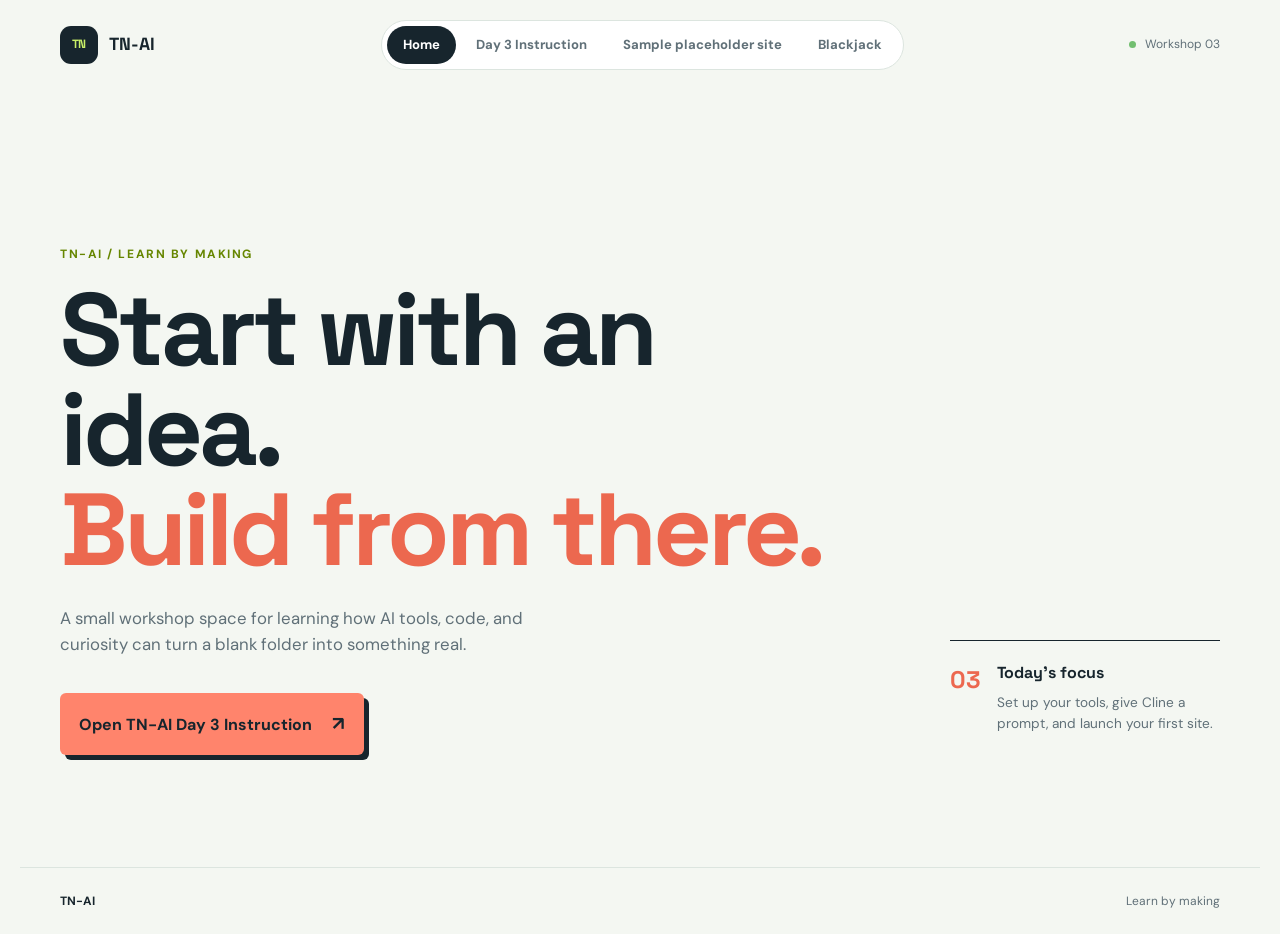
==== index.html @ 47d28b94 "Added Blackjack" ====
<!DOCTYPE html>
<html lang="en">
  <head>
    <meta charset="UTF-8" />
    <meta name="viewport" content="width=device-width, initial-scale=1.0" />
    <title>TN-AI | Learn, build, experiment</title>
    <meta name="description" content="TN-AI Day 3 workshop instructions and a sample site by Arsenii." />
    <link rel="preconnect" href="https://fonts.googleapis.com" />
    <link rel="preconnect" href="https://fonts.gstatic.com" crossorigin />
    <link href="https://fonts.googleapis.com/css2?family=DM+Sans:wght@400;500;700&family=Space+Grotesk:wght@500;600;700&display=swap" rel="stylesheet" />
    <link rel="stylesheet" href="style.css" />
  </head>
  <body>
    <header class="site-header">
      <a class="brand" href="#home" aria-label="TN-AI home"><span class="brand-mark">TN</span><span>TN-AI</span></a>
      <nav class="site-nav" aria-label="Main navigation">
        <button class="nav-link active" type="button" data-page="home" aria-pressed="true">Home</button>
        <button class="nav-link" type="button" data-page="instructions" aria-pressed="false">Day 3 Instruction</button>
        <button class="nav-link" type="button" data-page="sample" aria-pressed="false">Sample placeholder site</button>
        <button class="nav-link" type="button" data-page="blackjack" aria-pressed="false">Blackjack</button>
      </nav>
      <span class="header-status"><i></i> Workshop 03</span>
    </header>

    <main>
      <section id="home" class="page-panel home-panel active" aria-labelledby="home-title">
        <div class="home-copy">
          <p class="kicker">TN-AI / Learn by making</p>
          <h1 id="home-title">Start with an idea.<br /><em>Build from there.</em></h1>
          <p class="intro-copy">A small workshop space for learning how AI tools, code, and curiosity can turn a blank folder into something real.</p>
          <button class="primary-button home-cta" type="button" data-page="instructions">Open TN-AI Day 3 Instruction <span aria-hidden="true">↗</span></button>
        </div>
        <div class="home-note"><span class="note-index">03</span><div><strong>Today's focus</strong><p>Set up your tools, give Cline a prompt, and launch your first site.</p></div></div>
      </section>

      <section id="instructions" class="page-panel" aria-labelledby="instructions-title">
        <div class="page-intro">
          <p class="kicker">Third meeting / 10 steps</p>
          <h1 id="instructions-title">From a blank folder<br /><em>to a live site.</em></h1>
          <p class="intro-copy">A practical guide to setting up your tools, working with Cline, and publishing your first creative experiment.</p>
        </div>
        <div class="instruction-grid">
          <article class="instruction-card"><div class="step-number">01</div><div><h2>Install VS Code</h2><p>Download and install Visual Studio Code.</p></div></article>
          <article class="instruction-card has-media"><div class="step-number">02</div><div><h2>Install Cline</h2><p>Install the Cline extension. It is easier to set up than Continue for this session.</p><figure><img src="instruction-3/image.png" alt="Cline extension in the VS Code extensions view" loading="lazy" /><figcaption>Find Cline in the Extensions view.</figcaption></figure></div></article>
          <article class="instruction-card"><div class="step-number">03</div><div><h2>Connect your account</h2><p>Register with your school email, agree to everything, and choose the free GLM-5.3-Flash model.</p></div></article>
          <article class="instruction-card"><div class="step-number">04</div><div><h2>Create a project folder</h2><p>Create a new folder in your preferred work directory, then open it in VS Code.</p></div></article>
          <article class="instruction-card prompt-card"><div class="step-number">05</div><div><h2>Create <code>prompts.md</code></h2><p>Add this starter request to the new file.</p><pre><code># My Site Project
- Create a placeholder site using html+css+javascripts.
- Don't use fancy graphics [will be changed later].
- Input greeting for me. My name is Input Name.
- Create a button that gives random greeting.</code></pre></div></article>
          <article class="instruction-card has-media"><div class="step-number">06</div><div><h2>Ask Cline to execute it</h2><p>Give Cline the file and let it generate the starter project.</p><figure><img src="instruction-3/image-1.png" alt="Cline reading and executing the prompts markdown file" loading="lazy" /><figcaption>Ask Cline to execute the prompt.</figcaption></figure></div></article>
          <article class="instruction-card has-media"><div class="step-number">07</div><div><h2>Install Live Server</h2><p>Install the Live Server extension to preview your project quickly.</p><figure><img src="instruction-3/image-2.png" alt="Live Server extension in the VS Code extensions view" loading="lazy" /><figcaption>Install Live Server.</figcaption></figure></div></article>
          <article class="instruction-card has-media"><div class="step-number">08</div><div><h2>Preview your site</h2><p>Right-click the generated <code>index.html</code> and choose Open with Live Server.</p><figure><img src="instruction-3/image-3.png" alt="Open with Live Server option in the VS Code context menu" loading="lazy" /><figcaption>Open the generated page.</figcaption></figure></div></article>
          <article class="instruction-card closing-card"><div class="step-number">09</div><div><h2>Make it yours</h2><p>Change the text, colours, and layout. Small edits are already creative decisions.</p></div></article>
          <article class="instruction-card closing-card"><div class="step-number">10</div><div><h2>Enjoy the experiment</h2><p>Keep exploring. The fastest way to learn is to make something you want to see.</p></div></article>
        </div>
      </section>

      <section id="sample" class="page-panel sample-panel" aria-labelledby="sample-title">
        <div class="sample-copy"><p class="kicker">Generated starter / Arsenii</p><h1 id="sample-title">Hello, <em>Arsenii.</em></h1><p class="intro-copy">This is a small placeholder site made from the Day 3 prompt. It starts simple so the next idea has somewhere to go.</p><button id="greeting-button" class="primary-button" type="button">Give me a random greeting <span aria-hidden="true">↗</span></button><p id="greeting-output" class="greeting-output" role="status" aria-live="polite">Your next greeting is waiting.</p></div>
        <div class="sample-window" aria-label="Sample placeholder site preview"><div class="window-bar"><span></span><span></span><span></span><small>arsenii-site / index.html</small></div><div class="window-content"><p class="window-label">A tiny beginning</p><div class="window-avatar">A</div><h2>Make something<br /><em>worth opening.</em></h2><div class="window-line"></div><p>HTML. CSS. JavaScript.<br />One idea at a time.</p></div></div>
      </section>

      <section id="blackjack" class="page-panel blackjack-panel" aria-labelledby="blackjack-title">
        <div class="blackjack-copy">
          <p class="kicker">Blackjack / Minimal casino</p>
          <h1 id="blackjack-title">Hello to <em>Terry!</em></h1>
          <p class="intro-copy">Pull up a chair, Terry. Beat the dealer without going over 21 — aces count as 1 or 11, and blackjack pays 3 to 2.</p>
          <p class="chip-status">Terry's chips<strong id="chips-value">100</strong></p>
        </div>
        <div class="blackjack-table" role="group" aria-label="Blackjack table">
          <div class="window-bar"><span></span><span></span><span></span><small>terry-casino / blackjack</small></div>
          <div class="table-content">
            <div class="hand-block">
              <p class="hand-label">Dealer <span id="dealer-score" class="hand-score"></span></p>
              <div id="dealer-cards" class="card-row"></div>
            </div>
            <p id="game-status" class="game-status" role="status" aria-live="polite">Welcome to the table, Terry. Each deal costs 10 chips.</p>
            <div class="hand-block">
              <p class="hand-label">Terry <span id="player-score" class="hand-score"></span></p>
              <div id="player-cards" class="card-row"></div>
            </div>
            <div class="table-actions">
              <button id="deal-button" class="table-button deal" type="button">Deal <small>10 chips</small></button>
              <button id="hit-button" class="table-button" type="button" disabled>Hit</button>
              <button id="stand-button" class="table-button" type="button" disabled>Stand</button>
            </div>
          </div>
        </div>
      </section>
    </main>
    <footer><span>TN-AI</span><span>Learn by making</span></footer>
    <script src="script.js"></script>
  </body>
</html>
---- style.css ----
:root {
  --ink: #17252d;
  --muted: #607078;
  --paper: #f4f7f2;
  --card: #ffffff;
  --lime: #c9ef68;
  --coral: #ff846c;
  --line: #dce5df;
  --blue: #cceaf0;
}
* { box-sizing: border-box; }
html { scroll-behavior: smooth; }
body { margin: 0; min-width: 320px; background: var(--paper); color: var(--ink); font-family: 'DM Sans', sans-serif; line-height: 1.55; }
button, a { font: inherit; }
button { cursor: pointer; }
.site-header { display: flex; align-items: center; gap: 2rem; max-width: 1240px; margin: auto; padding: 1.25rem 2.5rem; }
.brand { display: flex; align-items: center; gap: 0.7rem; color: var(--ink); font-family: 'Space Grotesk', sans-serif; font-weight: 700; font-size: 1.1rem; text-decoration: none; }
.brand-mark { display: grid; place-items: center; width: 38px; height: 38px; border-radius: 11px; background: var(--ink); color: var(--lime); font-size: 0.75rem; letter-spacing: -0.05em; }
.site-nav { display: flex; gap: 0.25rem; margin: auto; padding: 0.3rem; border: 1px solid var(--line); border-radius: 999px; background: var(--card); }
.nav-link { border: 0; border-radius: 999px; padding: 0.55rem 1rem; background: transparent; color: var(--muted); font-size: 0.82rem; font-weight: 700; }
.nav-link:hover, .nav-link.active { background: var(--ink); color: white; }
.header-status { color: var(--muted); font-size: 0.75rem; white-space: nowrap; }.header-status i { display: inline-block; width: 7px; height: 7px; margin-right: 0.35rem; border-radius: 50%; background: #72bf70; }
main { max-width: 1240px; margin: auto; padding: 5rem 2.5rem 7rem; }.page-panel { display: none; animation: enter 0.45s ease both; }.page-panel.active { display: block; }
.page-intro { max-width: 780px; margin-bottom: 3.5rem; }.kicker { margin: 0 0 1rem; color: #668600; font-size: 0.75rem; font-weight: 700; letter-spacing: 0.13em; text-transform: uppercase; }
h1, h2 { font-family: 'Space Grotesk', sans-serif; letter-spacing: -0.04em; }h1 { margin: 0; font-size: clamp(3rem, 7vw, 6.7rem); line-height: 0.98; }h1 em, h2 em { color: #ec684f; font-style: normal; }.intro-copy { max-width: 530px; margin: 1.5rem 0 0; color: var(--muted); font-size: 1.05rem; }
.instruction-grid { display: grid; grid-template-columns: repeat(2, minmax(0, 1fr)); gap: 1rem; }.instruction-card { display: grid; grid-template-columns: 42px minmax(0, 1fr); gap: 1rem; min-height: 142px; padding: 1.35rem; border: 1px solid var(--line); border-radius: 14px; background: var(--card); }.instruction-card:hover { border-color: #a3c2a8; transform: translateY(-2px); transition: transform 0.2s ease, border-color 0.2s ease; }.step-number { display: grid; place-items: center; width: 35px; height: 35px; border-radius: 50%; background: var(--lime); color: var(--ink); font-size: 0.75rem; font-weight: 700; }.instruction-card h2 { margin: 0 0 0.35rem; font-size: 1.2rem; }.instruction-card p { margin: 0; color: var(--muted); font-size: 0.92rem; }code, pre { font-family: 'Courier New', monospace; }code { color: #d4d147; font-size: 0.9em; }figure { margin: 1.1rem 0 0; }figure img { width: 100%; border: 1px solid var(--line); border-radius: 8px; }figcaption { margin-top: 0.4rem; color: var(--muted); font-size: 0.72rem; }.has-media, .prompt-card { grid-column: span 2; }.has-media > div:last-child, .prompt-card > div:last-child { max-width: 760px; }pre { overflow-x: auto; margin: 1rem 0 0; padding: 1rem; border-radius: 8px; background: #20343b; color: #eaf7dc; font-size: 0.82rem; line-height: 1.65; }.closing-card { background: var(--blue); border-color: transparent; }
.sample-panel { display: none; grid-template-columns: minmax(0, 0.85fr) minmax(350px, 1.15fr); gap: 7vw; align-items: center; min-height: 65vh; }.sample-panel.active { display: grid; }.sample-copy h1 { font-size: clamp(3.5rem, 7vw, 7.4rem); }.primary-button { margin-top: 2rem; border: 0; border-radius: 6px; padding: 1rem 1.2rem; background: var(--coral); color: var(--ink); font-weight: 700; box-shadow: 5px 5px 0 var(--ink); }.primary-button:hover { transform: translate(2px, 2px); box-shadow: 3px 3px 0 var(--ink); }.primary-button span { margin-left: 1rem; font-size: 1.2rem; }.greeting-output { min-height: 1.7rem; margin-top: 1.5rem; color: #668600; font-weight: 700; }
.sample-window { overflow: hidden; border: 1px solid var(--ink); border-radius: 14px; background: var(--card); box-shadow: 14px 16px 0 var(--ink); }.window-bar { display: flex; align-items: center; gap: 0.4rem; padding: 0.8rem 1rem; border-bottom: 1px solid var(--line); background: #eef3ed; }.window-bar span { width: 8px; height: 8px; border-radius: 50%; background: var(--coral); }.window-bar span:nth-child(2) { background: #f2c75c; }.window-bar span:nth-child(3) { background: #72bf70; }.window-bar small { margin-left: auto; color: var(--muted); font-family: 'Courier New', monospace; font-size: 0.7rem; }.window-content { min-height: 470px; padding: 3.5rem; background: var(--lime); }.window-label { margin: 0 0 4rem; font-size: 0.75rem; font-weight: 700; letter-spacing: 0.12em; text-transform: uppercase; }.window-avatar { display: grid; place-items: center; width: 55px; height: 55px; border-radius: 50%; background: var(--ink); color: var(--lime); font-family: 'Space Grotesk', sans-serif; font-size: 1.5rem; }.window-content h2 { margin: 1.2rem 0; font-size: clamp(2.3rem, 5vw, 4.5rem); line-height: 0.95; }.window-content h2 em { color: var(--coral); }.window-line { width: 75%; height: 1px; margin: 3rem 0 1rem; background: var(--ink); }.window-content > p:last-child { font-size: 0.9rem; }
footer { display: flex; justify-content: space-between; max-width: 1240px; margin: auto; padding: 1.5rem 2.5rem; border-top: 1px solid var(--line); color: var(--muted); font-size: 0.75rem; }footer span:first-child { color: var(--ink); font-weight: 700; }@keyframes enter { from { opacity: 0; transform: translateY(10px); } to { opacity: 1; transform: translateY(0); } }
@media (max-width: 760px) { .site-header { flex-wrap: wrap; padding: 1rem 1.25rem; gap: 1rem; }.site-nav { order: 3; width: 100%; justify-content: center; }.header-status { margin-left: auto; }main { padding: 3.5rem 1.25rem 5rem; }.instruction-grid { grid-template-columns: 1fr; }.has-media, .prompt-card { grid-column: span 1; }.sample-panel.active { display: flex; flex-direction: column; align-items: stretch; gap: 3rem; }.window-content { min-height: 390px; padding: 2rem; }.window-label { margin-bottom: 3rem; }footer { padding: 1.25rem; }}
@media (max-width: 480px) { .nav-link { flex: 1; padding: 0.55rem 0.45rem; font-size: 0.7rem; }.site-nav { display: grid; grid-template-columns: 1fr 1fr; }.header-status { font-size: 0.68rem; }h1 { font-size: 3.3rem; }.sample-copy h1 { font-size: 4rem; }.window-bar small { display: none; } }
.home-panel { min-height: 65vh; align-items: end; justify-content: space-between; gap: 4rem; }
.home-panel.active { display: flex; }
.home-copy { max-width: 790px; }
.home-copy h1 { font-size: clamp(3.5rem, 8vw, 7.8rem); }
.home-cta { margin-top: 2.25rem; }
.home-note { display: flex; gap: 1rem; align-items: flex-start; max-width: 270px; padding: 1.25rem 0; border-top: 1px solid var(--ink); }
.note-index { color: #ec684f; font-family: 'Space Grotesk', sans-serif; font-size: 1.5rem; font-weight: 700; }
.home-note strong { font-family: 'Space Grotesk', sans-serif; }
.home-note p { margin: 0.4rem 0 0; color: var(--muted); font-size: 0.85rem; }
@media (max-width: 760px) { .home-panel.active { display: flex; flex-direction: column; align-items: flex-start; justify-content: center; min-height: 70vh; gap: 3rem; } }
/* Blackjack */
.blackjack-panel { display: none; grid-template-columns: minmax(0, 0.9fr) minmax(340px, 1.1fr); gap: 6vw; align-items: center; min-height: 65vh; }
.blackjack-panel.active { display: grid; }
.blackjack-copy h1 { font-size: clamp(3rem, 6.5vw, 6.2rem); }
.chip-status { display: inline-block; margin-top: 1.75rem; padding: 0.8rem 1.1rem; border: 1px solid var(--ink); border-radius: 999px; background: var(--card); font-weight: 700; }
.chip-status strong { margin-left: 0.35rem; font-family: 'Space Grotesk', sans-serif; color: #668600; }
.blackjack-table { overflow: hidden; border: 1px solid var(--ink); border-radius: 14px; background: var(--card); box-shadow: 14px 16px 0 var(--ink); }
.table-content { display: grid; gap: 1.1rem; padding: 1.75rem; background: var(--lime); }
.hand-block { display: grid; gap: 0.5rem; }
.hand-label { margin: 0; font-size: 0.78rem; font-weight: 700; letter-spacing: 0.1em; text-transform: uppercase; }
.hand-score { margin-left: 0.35rem; padding: 0.1rem 0.55rem; border-radius: 999px; background: var(--ink); color: var(--lime); font-family: 'Courier New', monospace; }
.hand-score:empty { display: none; }
.card-row { display: flex; flex-wrap: wrap; gap: 0.5rem; min-height: 96px; }
.playing-card { position: relative; display: grid; place-items: center; width: 66px; height: 96px; border: 1px solid var(--ink); border-radius: 8px; background: var(--card); box-shadow: 3px 3px 0 rgba(23, 37, 45, 0.25); font-family: 'Space Grotesk', sans-serif; }
.playing-card .card-pip { font-size: 2rem; }
.playing-card .card-corner { position: absolute; top: 6px; left: 8px; font-size: 0.72rem; font-weight: 700; line-height: 1; }
.playing-card .card-corner.bottom { top: auto; right: 8px; bottom: 6px; left: auto; transform: rotate(180deg); }
.playing-card.red { color: #e0553c; }
.playing-card.face-down { background: repeating-linear-gradient(45deg, var(--ink) 0 6px, #24363f 6px 12px); }
.game-status { min-height: 1.4rem; margin: 0; color: var(--ink); font-weight: 700; }
.table-actions { display: flex; gap: 0.6rem; }
.table-button { flex: 1; border: 1px solid var(--ink); border-radius: 6px; padding: 0.7rem 0.9rem; background: var(--card); color: var(--ink); font-weight: 700; box-shadow: 3px 3px 0 var(--ink); }
.table-button:hover:not(:disabled) { transform: translate(1px, 1px); box-shadow: 2px 2px 0 var(--ink); }
.table-button:disabled { opacity: 0.45; cursor: not-allowed; box-shadow: none; }
.table-button.deal { background: var(--coral); }
.table-button small { display: block; font-size: 0.62rem; font-weight: 500; }
@media (max-width: 760px) { .blackjack-panel.active { display: flex; flex-direction: column; align-items: stretch; gap: 3rem; } .blackjack-table { box-shadow: 8px 10px 0 var(--ink); } }
@media (max-width: 480px) { .playing-card { width: 54px; height: 78px; } .card-row { min-height: 78px; } .playing-card .card-pip { font-size: 1.5rem; } .table-actions { flex-wrap: wrap; } .table-button { min-width: 96px; } }
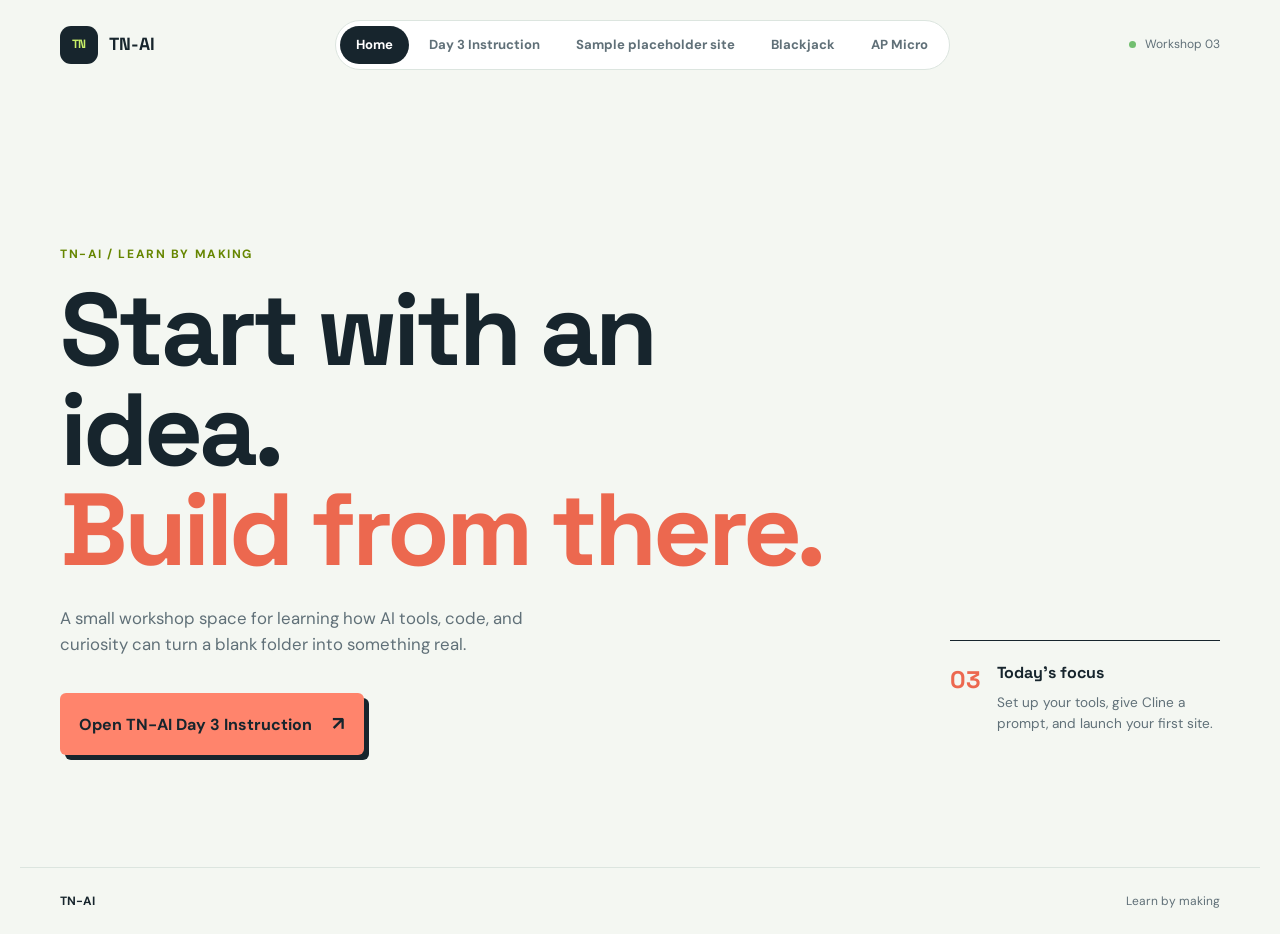
==== commit c116701b: "Added AP Micro Unit 1 Flashacards" ====
--- a/index.html
+++ b/index.html
@@ -18,6 +18,7 @@
         <button class="nav-link" type="button" data-page="instructions" aria-pressed="false">Day 3 Instruction</button>
         <button class="nav-link" type="button" data-page="sample" aria-pressed="false">Sample placeholder site</button>
         <button class="nav-link" type="button" data-page="blackjack" aria-pressed="false">Blackjack</button>
+        <button class="nav-link" type="button" data-page="apmicro" aria-pressed="false">AP Micro</button>
       </nav>
       <span class="header-status"><i></i> Workshop 03</span>
     </header>
@@ -89,8 +90,37 @@
           </div>
         </div>
       </section>
+
+      <section id="apmicro" class="page-panel apmicro-panel" aria-labelledby="apmicro-title">
+        <div class="page-intro">
+          <p class="kicker">AP Microeconomics / Unit 1</p>
+          <h1 id="apmicro-title">Basic <em>Economics</em> Concepts.</h1>
+          <p class="intro-copy">Note: This is AI vibe-coded as an experiment, the cards are not edited by human (although they are not too bad) - Arsenii. The terms that run the whole course — scarcity, opportunity cost, trade, and the PPC. Click a card (or press Space) to flip it, move with the arrows, and shuffle when the order feels too familiar.</p>
+        </div>
+        <div class="flashcard-study" data-flashcards data-deck="apmicro-unit-1">
+          <div class="window-bar"><span></span><span></span><span></span><small data-role="deck-meta">ap-micro / unit-1</small></div>
+          <div class="study-content">
+            <p class="study-status" role="status" aria-live="polite"><span data-role="progress">Card 1 of 32</span><button class="study-reset" type="button" data-role="reset">Reset deck</button></p>
+            <div class="flashcard-scene">
+              <button class="flashcard" type="button" data-role="card" aria-pressed="false" aria-label="Flashcard. Press to flip between term and definition.">
+                <span class="flashcard-face flashcard-front"><small>Term</small><strong data-role="front"></strong></span>
+                <span class="flashcard-face flashcard-back"><small>Definition</small><strong data-role="back"></strong></span>
+              </button>
+            </div>
+            <div class="study-actions">
+              <button class="table-button" type="button" data-role="prev">&#8592; Prev<small>Arrow key</small></button>
+              <button class="table-button deal" type="button" data-role="flip" aria-pressed="false">Flip card<small>Space / F</small></button>
+              <button class="table-button" type="button" data-role="next">Next &#8594;<small>Arrow key</small></button>
+              <button class="table-button" type="button" data-role="shuffle">Shuffle<small>New order</small></button>
+            </div>
+            <p class="study-hint">Definitions follow the College Board AP Microeconomics Unit 1 topics. Deck data lives in <code>flashcards-data.js</code>.</p>
+          </div>
+        </div>
+      </section>
     </main>
     <footer><span>TN-AI</span><span>Learn by making</span></footer>
+    <script src="flashcards-data.js"></script>
+    <script src="flashcards.js"></script>
     <script src="script.js"></script>
   </body>
 </html>
--- a/style.css
+++ b/style.css
@@ -67,3 +67,25 @@
 .table-button small { display: block; font-size: 0.62rem; font-weight: 500; }
 @media (max-width: 760px) { .blackjack-panel.active { display: flex; flex-direction: column; align-items: stretch; gap: 3rem; } .blackjack-table { box-shadow: 8px 10px 0 var(--ink); } }
 @media (max-width: 480px) { .playing-card { width: 54px; height: 78px; } .card-row { min-height: 78px; } .playing-card .card-pip { font-size: 1.5rem; } .table-actions { flex-wrap: wrap; } .table-button { min-width: 96px; } }
+/* AP Micro flashcards */
+.apmicro-panel h1 { font-size: clamp(2.8rem, 6vw, 5.6rem); }
+.flashcard-study { max-width: 820px; margin: 0 auto; overflow: hidden; border: 1px solid var(--ink); border-radius: 14px; background: var(--card); box-shadow: 14px 16px 0 var(--ink); }
+.study-content { display: grid; gap: 1.25rem; padding: 1.75rem; background: var(--lime); }
+.study-status { display: flex; align-items: center; justify-content: space-between; gap: 1rem; margin: 0; font-size: 0.8rem; font-weight: 700; letter-spacing: 0.1em; text-transform: uppercase; }
+.study-reset { border: 1px solid var(--ink); border-radius: 999px; padding: 0.3rem 0.7rem; background: var(--card); color: var(--ink); font-size: 0.66rem; font-weight: 700; letter-spacing: 0.1em; text-transform: uppercase; box-shadow: 2px 2px 0 var(--ink); }
+.study-reset:hover { transform: translate(1px, 1px); box-shadow: 1px 1px 0 var(--ink); }
+.flashcard-scene { perspective: 1400px; }
+.flashcard { position: relative; display: block; width: 100%; min-height: 330px; padding: 0; border: 0; background: transparent; text-align: left; cursor: pointer; transform-style: preserve-3d; transition: transform 0.55s ease; }
+.flashcard.is-flipped { transform: rotateY(180deg); }
+.flashcard:focus-visible { outline: 3px solid var(--coral); outline-offset: 4px; }
+.flashcard-face { position: absolute; inset: 0; display: flex; flex-direction: column; justify-content: center; gap: 0.7rem; padding: 2.2rem; border: 1px solid var(--ink); border-radius: 12px; box-shadow: 6px 6px 0 rgba(23, 37, 45, 0.18); backface-visibility: hidden; -webkit-backface-visibility: hidden; overflow: auto; }
+.flashcard-front { background: var(--card); color: var(--ink); }
+.flashcard-back { background: var(--ink); color: var(--paper); transform: rotateY(180deg); }
+.flashcard-face small { font-size: 0.7rem; font-weight: 700; letter-spacing: 0.12em; text-transform: uppercase; opacity: 0.6; }
+.flashcard-back small { color: var(--lime); opacity: 1; }
+.flashcard-face strong { font-family: 'Space Grotesk', sans-serif; font-size: clamp(1.35rem, 2.6vw, 1.9rem); line-height: 1.3; letter-spacing: -0.02em; }
+.study-actions { display: flex; gap: 0.6rem; }
+.study-hint { margin: 0; color: rgba(23, 37, 45, 0.75); font-size: 0.78rem; }
+.study-hint code { color: var(--ink); font-size: 0.75rem; }
+@media (max-width: 760px) { .flashcard-study { box-shadow: 8px 10px 0 var(--ink); } .study-content { padding: 1.25rem; } .flashcard { min-height: 300px; } }
+@media (max-width: 480px) { .study-actions { flex-wrap: wrap; } .study-actions .table-button { min-width: 46%; } .flashcard { min-height: 280px; } .flashcard-face { padding: 1.4rem; } }
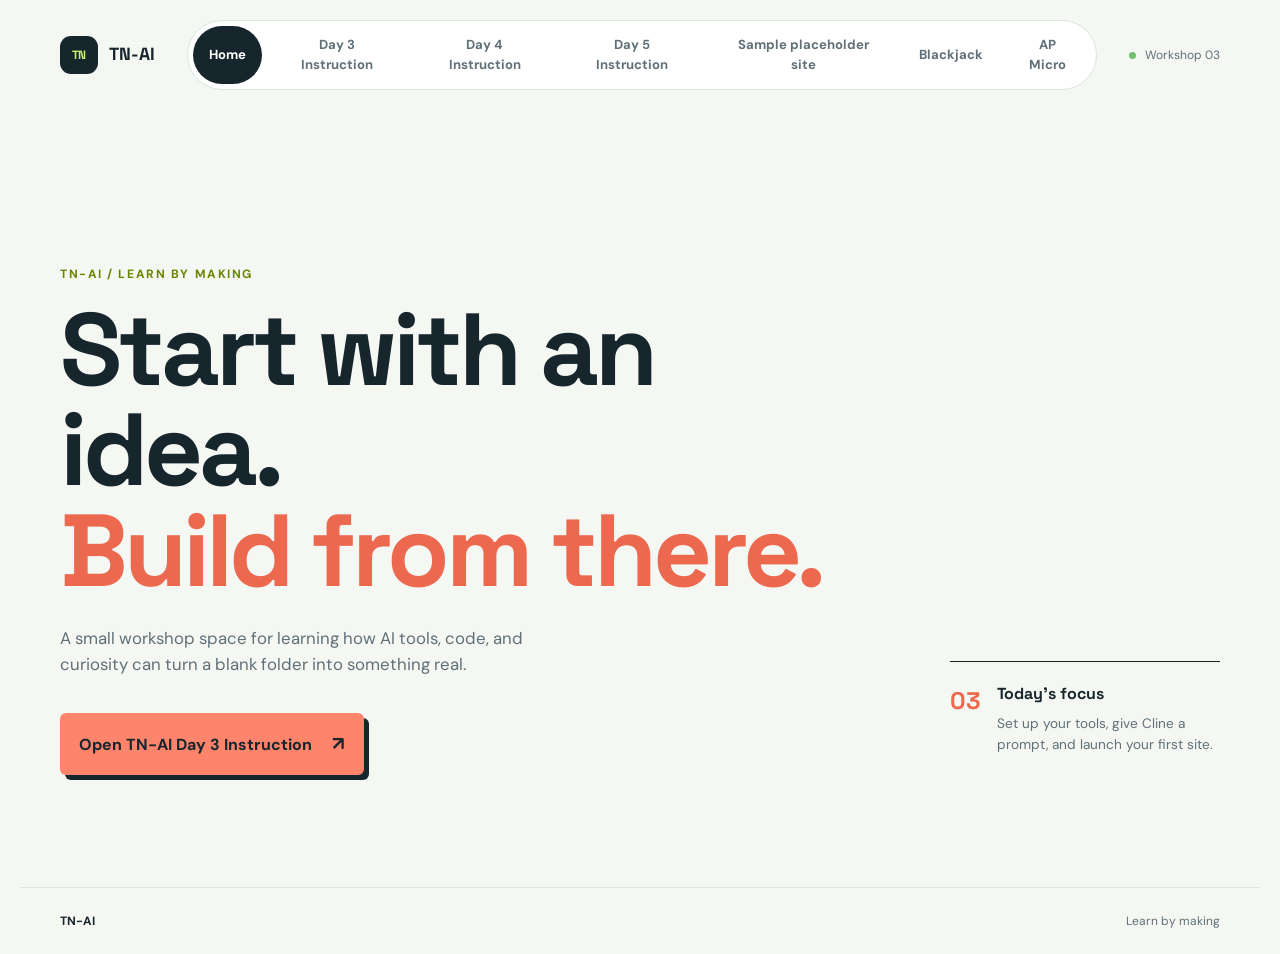
==== commit 1c2c2bf0: "Added Day 4 (placeholder) and Day 5" ====
--- a/index.html
+++ b/index.html
@@ -4,7 +4,7 @@
     <meta charset="UTF-8" />
     <meta name="viewport" content="width=device-width, initial-scale=1.0" />
     <title>TN-AI | Learn, build, experiment</title>
-    <meta name="description" content="TN-AI Day 3 workshop instructions and a sample site by Arsenii." />
+    <meta name="description" content="TN-AI workshop instructions and a sample site by Arsenii." />
     <link rel="preconnect" href="https://fonts.googleapis.com" />
     <link rel="preconnect" href="https://fonts.gstatic.com" crossorigin />
     <link href="https://fonts.googleapis.com/css2?family=DM+Sans:wght@400;500;700&family=Space+Grotesk:wght@500;600;700&display=swap" rel="stylesheet" />
@@ -16,6 +16,8 @@
       <nav class="site-nav" aria-label="Main navigation">
         <button class="nav-link active" type="button" data-page="home" aria-pressed="true">Home</button>
         <button class="nav-link" type="button" data-page="instructions" aria-pressed="false">Day 3 Instruction</button>
+        <button class="nav-link" type="button" data-page="instructions-day4" aria-pressed="false">Day 4 Instruction</button>
+        <button class="nav-link" type="button" data-page="instructions-day5" aria-pressed="false">Day 5 Instruction</button>
         <button class="nav-link" type="button" data-page="sample" aria-pressed="false">Sample placeholder site</button>
         <button class="nav-link" type="button" data-page="blackjack" aria-pressed="false">Blackjack</button>
         <button class="nav-link" type="button" data-page="apmicro" aria-pressed="false">AP Micro</button>
@@ -55,6 +57,36 @@
           <article class="instruction-card has-media"><div class="step-number">08</div><div><h2>Preview your site</h2><p>Right-click the generated <code>index.html</code> and choose Open with Live Server.</p><figure><img src="instruction-3/image-3.png" alt="Open with Live Server option in the VS Code context menu" loading="lazy" /><figcaption>Open the generated page.</figcaption></figure></div></article>
           <article class="instruction-card closing-card"><div class="step-number">09</div><div><h2>Make it yours</h2><p>Change the text, colours, and layout. Small edits are already creative decisions.</p></div></article>
           <article class="instruction-card closing-card"><div class="step-number">10</div><div><h2>Enjoy the experiment</h2><p>Keep exploring. The fastest way to learn is to make something you want to see.</p></div></article>
+        </div>
+      </section>
+
+      <section id="instructions-day4" class="page-panel" aria-labelledby="instructions-day4-title">
+        <div class="page-intro">
+          <p class="kicker">Fourth meeting / Coming soon</p>
+          <h1 id="instructions-day4-title">Day 4 <em>instructions.</em></h1>
+          <p class="intro-copy">Placeholder page — the Day 4 instructions will be published here soon.</p>
+        </div>
+        <div class="instruction-grid">
+          <!-- TODO: fill in the Day 4 instructions here -->
+          <article class="instruction-card placeholder-card"><div class="step-number">?</div><div><h2>Instructions coming soon</h2><p>This card is a placeholder. The Day 4 steps will appear here once they are written.</p></div></article>
+        </div>
+      </section>
+
+      <section id="instructions-day5" class="page-panel" aria-labelledby="instructions-day5-title">
+        <div class="page-intro">
+          <p class="kicker">Fifth meeting / 8 steps</p>
+          <h1 id="instructions-day5-title">Git(hub): <em>keep every version.</em></h1>
+          <p class="intro-copy">Whether you program the old way or with an AI agent, GitHub is a must in modern development: keep track of project versions so you can revert unwanted changes, share your project with everybody, and collaborate with others — all through the professional standard for modern coders.</p>
+        </div>
+        <div class="instruction-grid">
+          <article class="instruction-card"><div class="step-number">01</div><div><h2>Log into GitHub</h2><p>Open github.com in your browser and log in to your account.</p></div></article>
+          <article class="instruction-card has-media"><div class="step-number">02</div><div><h2>Check you are logged in inside VS Code</h2><p>Make sure you are logged in to GitHub in VS Code — look at the bottom-left corner of the window.</p><figure><img src="instruction-5/image.png" alt="GitHub account name in the bottom-left corner of VS Code" loading="lazy" /><figcaption>Your account in the VS Code status bar.</figcaption></figure></div></article>
+          <article class="instruction-card has-media"><div class="step-number">03</div><div><h2>Publish to GitHub</h2><p>Click the GitHub icon on the left panel, then press "Publish to GitHub".</p><figure><img src="instruction-5/image-2.png" alt="GitHub icon in the VS Code side panel with the Publish to GitHub button" loading="lazy" /><figcaption>Publish your project from the GitHub panel.</figcaption></figure></div></article>
+          <article class="instruction-card has-media"><div class="step-number">04</div><div><h2>Confirm at the top</h2><p>Confirm publishing at the top of the screen. Note: choose a private repository so it can be published on free site hosting later — and never reveal private information in it.</p><figure><img src="instruction-5/image-1.png" alt="Publish to GitHub confirmation bar at the top of VS Code" loading="lazy" /><figcaption>Confirm the repository name and visibility.</figcaption></figure></div></article>
+          <article class="instruction-card has-media"><div class="step-number">05</div><div><h2>Commit and push</h2><p>When you like the changes to your site, commit and push them on GitHub. The changes can always be rolled back.</p><figure><img src="instruction-5/image-4.png" alt="Commit and push controls in VS Code" loading="lazy" /><figcaption>Commit and push your changes.</figcaption></figure></div></article>
+          <article class="instruction-card has-media"><div class="step-number">06</div><div><h2>Roll back when needed</h2><p>Rolling back can be a bit complicated. Ask Cline: <code>reset to [insert hash code, see screenshot], push to github</code> — or call Mr. Arsenii for help.</p><figure><img src="instruction-5/image-6.png" alt="Commit history with the hash code used for resetting" loading="lazy" /><figcaption>Find the hash code of the commit to reset to.</figcaption></figure></div></article>
+          <article class="instruction-card closing-card"><div class="step-number">07</div><div><h2>Publish your site</h2><p>From GitHub it is easy to publish your site for everybody to test: make the project public through Settings, then publish the site through Settings &rarr; Pages.</p></div></article>
+          <article class="instruction-card closing-card"><div class="step-number">08</div><div><h2>Keep building</h2><p>Tip for full brainless mode: use an AI chatbot like DeepSeek or ChatGPT to generate ideas, develop them, then generate Cline prompts — just describe your situation, e.g. "I want to create a site with a simple car racing game. I am using VSCode with Cline. Give me a short sequence of Cline prompts to make this happen." Save the prompts in <code>prompts.md</code> for later reference.</p></div></article>
         </div>
       </section>
 
--- a/style.css
+++ b/style.css
@@ -24,6 +24,9 @@
 .page-intro { max-width: 780px; margin-bottom: 3.5rem; }.kicker { margin: 0 0 1rem; color: #668600; font-size: 0.75rem; font-weight: 700; letter-spacing: 0.13em; text-transform: uppercase; }
 h1, h2 { font-family: 'Space Grotesk', sans-serif; letter-spacing: -0.04em; }h1 { margin: 0; font-size: clamp(3rem, 7vw, 6.7rem); line-height: 0.98; }h1 em, h2 em { color: #ec684f; font-style: normal; }.intro-copy { max-width: 530px; margin: 1.5rem 0 0; color: var(--muted); font-size: 1.05rem; }
 .instruction-grid { display: grid; grid-template-columns: repeat(2, minmax(0, 1fr)); gap: 1rem; }.instruction-card { display: grid; grid-template-columns: 42px minmax(0, 1fr); gap: 1rem; min-height: 142px; padding: 1.35rem; border: 1px solid var(--line); border-radius: 14px; background: var(--card); }.instruction-card:hover { border-color: #a3c2a8; transform: translateY(-2px); transition: transform 0.2s ease, border-color 0.2s ease; }.step-number { display: grid; place-items: center; width: 35px; height: 35px; border-radius: 50%; background: var(--lime); color: var(--ink); font-size: 0.75rem; font-weight: 700; }.instruction-card h2 { margin: 0 0 0.35rem; font-size: 1.2rem; }.instruction-card p { margin: 0; color: var(--muted); font-size: 0.92rem; }code, pre { font-family: 'Courier New', monospace; }code { color: #d4d147; font-size: 0.9em; }figure { margin: 1.1rem 0 0; }figure img { width: 100%; border: 1px solid var(--line); border-radius: 8px; }figcaption { margin-top: 0.4rem; color: var(--muted); font-size: 0.72rem; }.has-media, .prompt-card { grid-column: span 2; }.has-media > div:last-child, .prompt-card > div:last-child { max-width: 760px; }pre { overflow-x: auto; margin: 1rem 0 0; padding: 1rem; border-radius: 8px; background: #20343b; color: #eaf7dc; font-size: 0.82rem; line-height: 1.65; }.closing-card { background: var(--blue); border-color: transparent; }
+/* Day 4 placeholder card */
+.placeholder-card { border-style: dashed; border-color: #a3c2a8; background: transparent; }
+.placeholder-card .step-number { background: var(--paper); border: 1px dashed var(--muted); }
 .sample-panel { display: none; grid-template-columns: minmax(0, 0.85fr) minmax(350px, 1.15fr); gap: 7vw; align-items: center; min-height: 65vh; }.sample-panel.active { display: grid; }.sample-copy h1 { font-size: clamp(3.5rem, 7vw, 7.4rem); }.primary-button { margin-top: 2rem; border: 0; border-radius: 6px; padding: 1rem 1.2rem; background: var(--coral); color: var(--ink); font-weight: 700; box-shadow: 5px 5px 0 var(--ink); }.primary-button:hover { transform: translate(2px, 2px); box-shadow: 3px 3px 0 var(--ink); }.primary-button span { margin-left: 1rem; font-size: 1.2rem; }.greeting-output { min-height: 1.7rem; margin-top: 1.5rem; color: #668600; font-weight: 700; }
 .sample-window { overflow: hidden; border: 1px solid var(--ink); border-radius: 14px; background: var(--card); box-shadow: 14px 16px 0 var(--ink); }.window-bar { display: flex; align-items: center; gap: 0.4rem; padding: 0.8rem 1rem; border-bottom: 1px solid var(--line); background: #eef3ed; }.window-bar span { width: 8px; height: 8px; border-radius: 50%; background: var(--coral); }.window-bar span:nth-child(2) { background: #f2c75c; }.window-bar span:nth-child(3) { background: #72bf70; }.window-bar small { margin-left: auto; color: var(--muted); font-family: 'Courier New', monospace; font-size: 0.7rem; }.window-content { min-height: 470px; padding: 3.5rem; background: var(--lime); }.window-label { margin: 0 0 4rem; font-size: 0.75rem; font-weight: 700; letter-spacing: 0.12em; text-transform: uppercase; }.window-avatar { display: grid; place-items: center; width: 55px; height: 55px; border-radius: 50%; background: var(--ink); color: var(--lime); font-family: 'Space Grotesk', sans-serif; font-size: 1.5rem; }.window-content h2 { margin: 1.2rem 0; font-size: clamp(2.3rem, 5vw, 4.5rem); line-height: 0.95; }.window-content h2 em { color: var(--coral); }.window-line { width: 75%; height: 1px; margin: 3rem 0 1rem; background: var(--ink); }.window-content > p:last-child { font-size: 0.9rem; }
 footer { display: flex; justify-content: space-between; max-width: 1240px; margin: auto; padding: 1.5rem 2.5rem; border-top: 1px solid var(--line); color: var(--muted); font-size: 0.75rem; }footer span:first-child { color: var(--ink); font-weight: 700; }@keyframes enter { from { opacity: 0; transform: translateY(10px); } to { opacity: 1; transform: translateY(0); } }
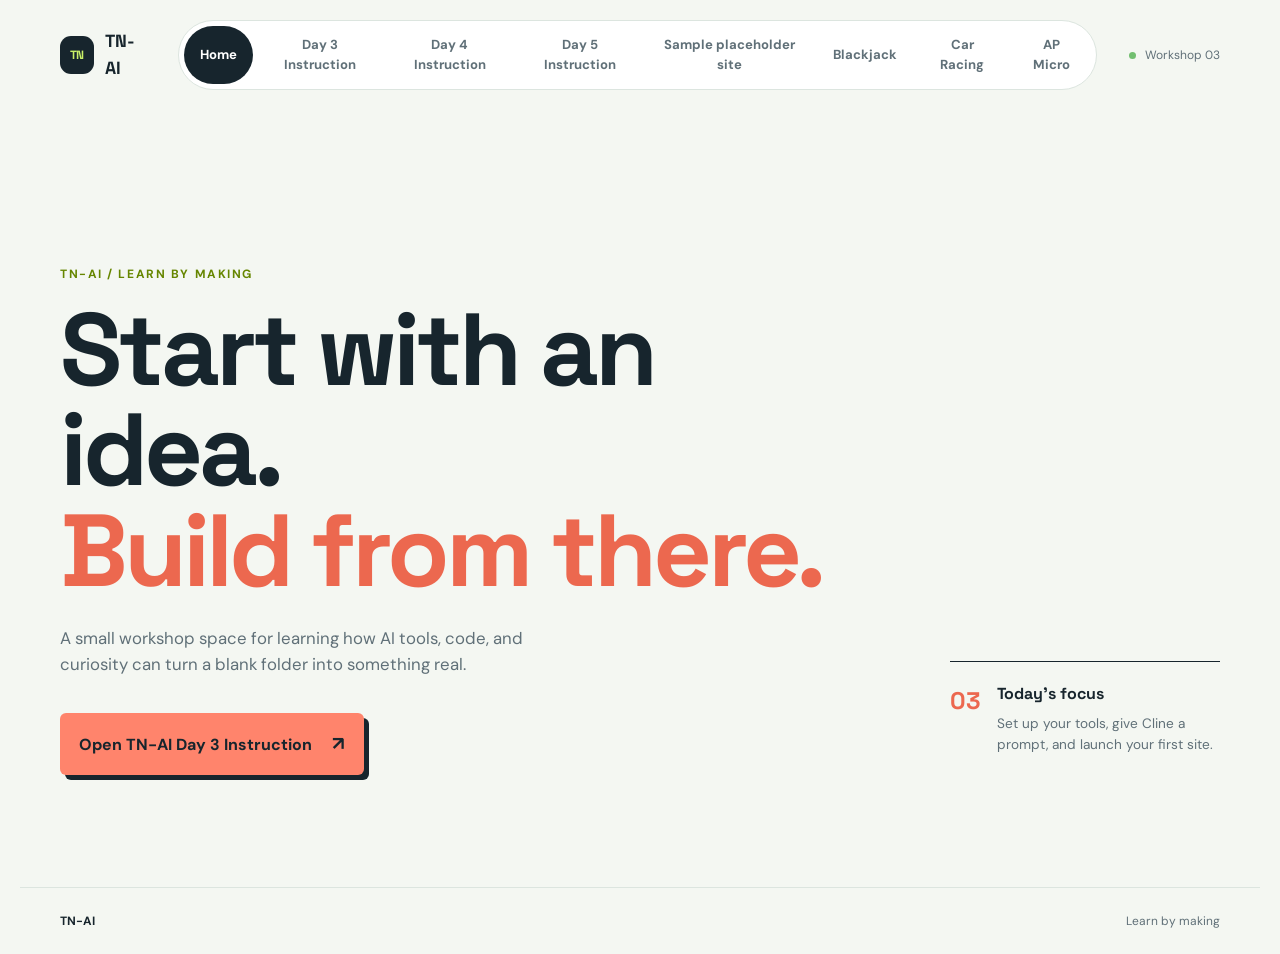
==== commit 3d584186: "Added car racing game" ====
--- a/index.html
+++ b/index.html
@@ -7,7 +7,7 @@
     <meta name="description" content="TN-AI workshop instructions and a sample site by Arsenii." />
     <link rel="preconnect" href="https://fonts.googleapis.com" />
     <link rel="preconnect" href="https://fonts.gstatic.com" crossorigin />
-    <link href="https://fonts.googleapis.com/css2?family=DM+Sans:wght@400;500;700&family=Space+Grotesk:wght@500;600;700&display=swap" rel="stylesheet" />
+    <link href="https://fonts.googleapis.com/css2?family=DM+Sans:wght@400;500;700&family=Press+Start+2P&family=Space+Grotesk:wght@500;600;700&display=swap" rel="stylesheet" />
     <link rel="stylesheet" href="style.css" />
   </head>
   <body>
@@ -20,6 +20,7 @@
         <button class="nav-link" type="button" data-page="instructions-day5" aria-pressed="false">Day 5 Instruction</button>
         <button class="nav-link" type="button" data-page="sample" aria-pressed="false">Sample placeholder site</button>
         <button class="nav-link" type="button" data-page="blackjack" aria-pressed="false">Blackjack</button>
+        <button class="nav-link" type="button" data-page="carracing" aria-pressed="false">Car Racing</button>
         <button class="nav-link" type="button" data-page="apmicro" aria-pressed="false">AP Micro</button>
       </nav>
       <span class="header-status"><i></i> Workshop 03</span>
@@ -123,6 +124,24 @@
         </div>
       </section>
 
+      <section id="carracing" class="page-panel carracing-panel" aria-labelledby="carracing-title">
+        <div class="racing-copy">
+          <p class="kicker">Car Racing / Canvas game</p>
+          <h1 id="carracing-title">Dodge the <em>traffic.</em></h1>
+          <p class="intro-copy">A retro canvas racer built with five Cline prompts (see <code>car_racing_test/prompts.md</code>). Steer with the arrow keys and pass as many cars as you can — every car that leaves the screen is a point. Crash and press Space to restart.</p>
+          <div class="racing-controls">
+            <span><kbd>&#8592;</kbd><kbd>&#8594;</kbd> Steer</span>
+            <span><kbd>Space</kbd> Restart</span>
+          </div>
+        </div>
+        <div class="racing-game" role="group" aria-label="Car racing game">
+          <div class="window-bar"><span></span><span></span><span></span><small>car_racing_test / index.html</small></div>
+          <div class="racing-screen">
+            <canvas id="gameCanvas" width="400" height="600"></canvas>
+          </div>
+        </div>
+      </section>
+
       <section id="apmicro" class="page-panel apmicro-panel" aria-labelledby="apmicro-title">
         <div class="page-intro">
           <p class="kicker">AP Microeconomics / Unit 1</p>
@@ -153,6 +172,7 @@
     <footer><span>TN-AI</span><span>Learn by making</span></footer>
     <script src="flashcards-data.js"></script>
     <script src="flashcards.js"></script>
+    <script src="car-racing.js"></script>
     <script src="script.js"></script>
   </body>
 </html>
--- a/style.css
+++ b/style.css
@@ -92,3 +92,14 @@
 .study-hint code { color: var(--ink); font-size: 0.75rem; }
 @media (max-width: 760px) { .flashcard-study { box-shadow: 8px 10px 0 var(--ink); } .study-content { padding: 1.25rem; } .flashcard { min-height: 300px; } }
 @media (max-width: 480px) { .study-actions { flex-wrap: wrap; } .study-actions .table-button { min-width: 46%; } .flashcard { min-height: 280px; } .flashcard-face { padding: 1.4rem; } }
+/* Car Racing */
+.carracing-panel { display: none; grid-template-columns: minmax(0, 0.9fr) minmax(340px, 1.1fr); gap: 6vw; align-items: center; min-height: 65vh; }
+.carracing-panel.active { display: grid; }
+.racing-copy h1 { font-size: clamp(3rem, 6.5vw, 6.2rem); }
+.racing-controls { display: flex; flex-wrap: wrap; gap: 0.6rem 1.5rem; margin-top: 1.75rem; }
+.racing-controls span { display: inline-flex; align-items: center; gap: 0.45rem; color: var(--muted); font-size: 0.8rem; font-weight: 700; }
+.racing-controls kbd { padding: 0.2rem 0.55rem; border: 1px solid var(--ink); border-bottom-width: 3px; border-radius: 6px; background: var(--card); color: var(--ink); font-family: 'Courier New', monospace; font-size: 0.72rem; }
+.racing-game { overflow: hidden; border: 1px solid var(--ink); border-radius: 14px; background: var(--card); box-shadow: 14px 16px 0 var(--ink); }
+.racing-screen { display: flex; justify-content: center; padding: 1.75rem; background: #1a1a1a; }
+#gameCanvas { display: block; width: min(400px, 100%); height: auto; border: 4px solid #f0f0f0; background: #1a1a1a; }
+@media (max-width: 760px) { .carracing-panel.active { display: flex; flex-direction: column; align-items: stretch; gap: 3rem; } .racing-game { box-shadow: 8px 10px 0 var(--ink); } .racing-screen { padding: 1rem; } }
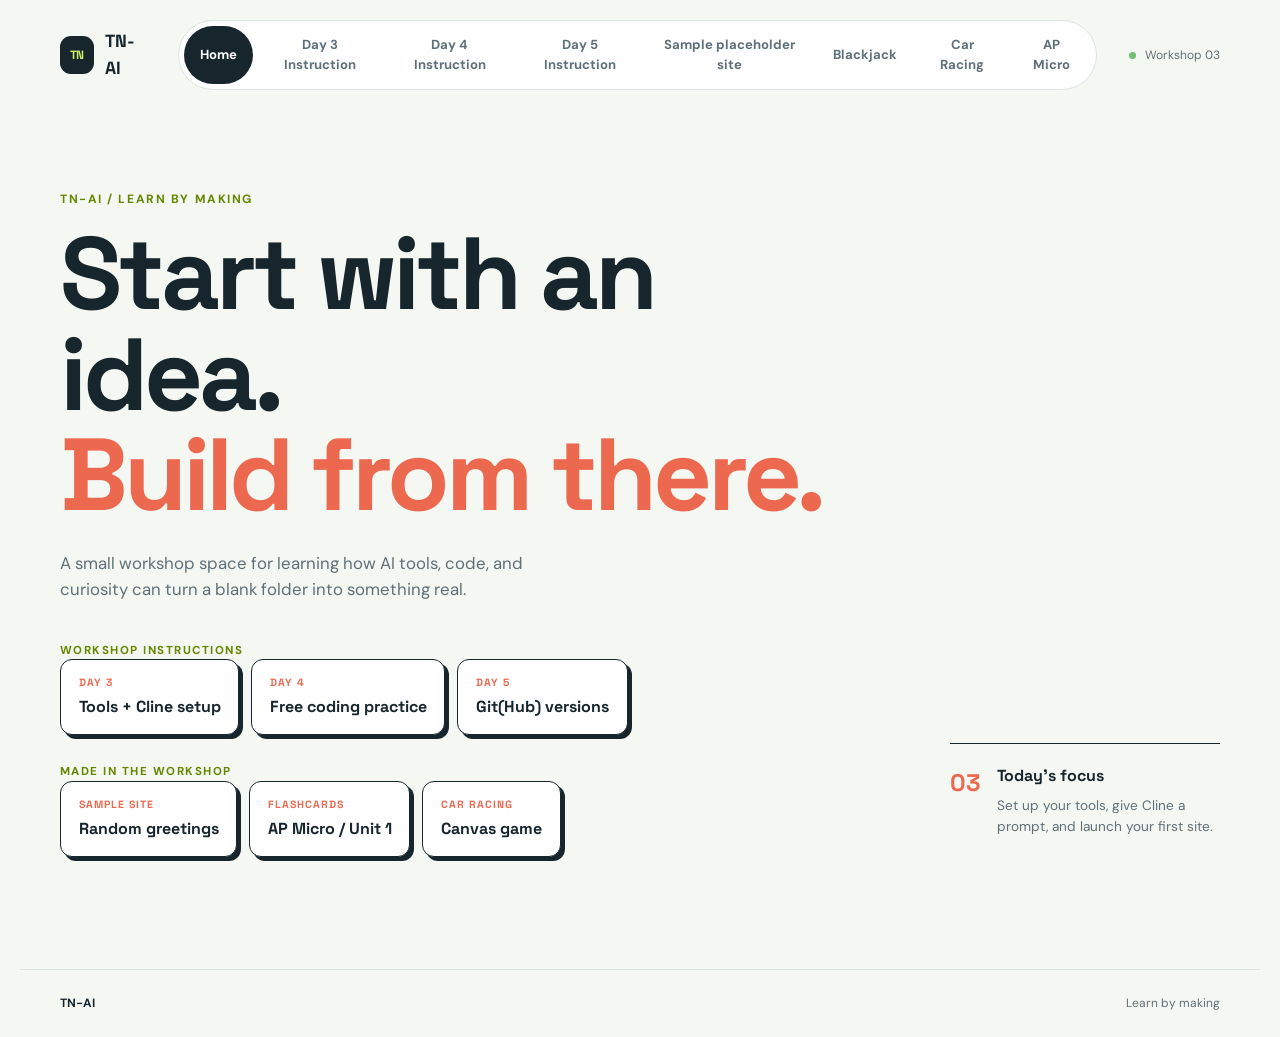
==== commit e075377c: "Added home screen buttons" ====
--- a/index.html
+++ b/index.html
@@ -32,7 +32,24 @@
           <p class="kicker">TN-AI / Learn by making</p>
           <h1 id="home-title">Start with an idea.<br /><em>Build from there.</em></h1>
           <p class="intro-copy">A small workshop space for learning how AI tools, code, and curiosity can turn a blank folder into something real.</p>
-          <button class="primary-button home-cta" type="button" data-page="instructions">Open TN-AI Day 3 Instruction <span aria-hidden="true">↗</span></button>
+          <div class="home-links">
+            <div class="home-links-group">
+              <p class="home-links-label">Workshop instructions</p>
+              <div class="home-links-row">
+                <button class="home-link" type="button" data-page="instructions"><small>Day 3</small>Tools + Cline setup</button>
+                <button class="home-link" type="button" data-page="instructions-day4"><small>Day 4</small>Free coding practice</button>
+                <button class="home-link" type="button" data-page="instructions-day5"><small>Day 5</small>Git(Hub) versions</button>
+              </div>
+            </div>
+            <div class="home-links-group">
+              <p class="home-links-label">Made in the workshop</p>
+              <div class="home-links-row">
+                <button class="home-link" type="button" data-page="sample"><small>Sample site</small>Random greetings</button>
+                <button class="home-link" type="button" data-page="apmicro"><small>Flashcards</small>AP Micro / Unit 1</button>
+                <button class="home-link" type="button" data-page="carracing"><small>Car Racing</small>Canvas game</button>
+              </div>
+            </div>
+          </div>
         </div>
         <div class="home-note"><span class="note-index">03</span><div><strong>Today's focus</strong><p>Set up your tools, give Cline a prompt, and launch your first site.</p></div></div>
       </section>
@@ -63,13 +80,22 @@
 
       <section id="instructions-day4" class="page-panel" aria-labelledby="instructions-day4-title">
         <div class="page-intro">
-          <p class="kicker">Fourth meeting / Coming soon</p>
-          <h1 id="instructions-day4-title">Day 4 <em>instructions.</em></h1>
-          <p class="intro-copy">Placeholder page — the Day 4 instructions will be published here soon.</p>
+          <p class="kicker">Fourth meeting / Free coding</p>
+          <h1 id="instructions-day4-title">From an idea<br /><em>to a game.</em></h1>
+          <p class="intro-copy">Creation practice before the Git(Hub) meeting: let an AI chatbot help you come up with an idea, turn it into a short sequence of Cline prompts, and build something real.</p>
         </div>
         <div class="instruction-grid">
-          <!-- TODO: fill in the Day 4 instructions here -->
-          <article class="instruction-card placeholder-card"><div class="step-number">?</div><div><h2>Instructions coming soon</h2><p>This card is a placeholder. The Day 4 steps will appear here once they are written.</p></div></article>
+          <article class="instruction-card prompt-card"><div class="step-number">01</div><div><h2>Ask a chatbot for ideas</h2><p>Tip for full brainless mode: use an AI chatbot like DeepSeek or ChatGPT to generate ideas, develop them, then ask it to write the Cline prompts for you — just describe your situation. For example:</p><pre><code>I want to create a site with a simple car racing
+game. I am using VSCode with Cline. Give me a
+short sequence of Cline prompts to make this
+happen.</code></pre></div></article>
+          <article class="instruction-card"><div class="step-number">02</div><div><h2>Save your prompts</h2><p>Keep the generated prompts in a <code>prompts.md</code> file so you can reuse and refine them later.</p></div></article>
+          <article class="instruction-card"><div class="step-number">03</div><div><h2>Prompt 1 — set the stage</h2><p>Create an <code>index.html</code> with a <code>&lt;canvas&gt;</code> element, and link a <code>style.css</code> and a <code>script.js</code> (both in the same folder). The page should have a dark background and the canvas centered horizontally. No other content yet.</p></div></article>
+          <article class="instruction-card"><div class="step-number">04</div><div><h2>Prompt 2 — style the canvas</h2><p>Style the canvas with a border, a fixed 400&times;600 size, and center it vertically on the page. Add a simple retro font for any future text.</p></div></article>
+          <article class="instruction-card"><div class="step-number">05</div><div><h2>Prompt 3 — basic game loop</h2><p>Get the canvas and 2D context. Define the player car as a rectangle (30&times;60) starting at the bottom center. Handle keydown/keyup for the left/right arrow keys to move the car (5 px per frame). Draw the road with two gray lanes and dashed white center lines scrolling downward. Use requestAnimationFrame for the loop.</p></div></article>
+          <article class="instruction-card"><div class="step-number">06</div><div><h2>Prompt 4 — enemy cars</h2><p>Spawn a new enemy (random x position, same size as the player) every 60 frames, moving downward at 3 px per frame. When it goes off the bottom, remove it and increase the score by 1, displayed at the top left. AABB collision between the player and an enemy sets gameOver.</p></div></article>
+          <article class="instruction-card"><div class="step-number">07</div><div><h2>Prompt 5 — game over</h2><p>When gameOver is true, stop the game loop and show a Game Over message with the final score on the canvas. Restart with the Spacebar (reset all variables, clear enemies, restart the loop) and prevent the page from scrolling with the arrow keys (preventDefault).</p></div></article>
+          <article class="instruction-card closing-card"><div class="step-number">08</div><div><h2>See the result</h2><p>These five prompts produced a working retro racer — the exact game from the <code>car_racing_test</code> folder now lives on this site as the Car Racing page.</p><button class="primary-button example-button" type="button" data-page="carracing">Open the Car Racing game <span aria-hidden="true">&#8599;</span></button></div></article>
         </div>
       </section>
 
--- a/style.css
+++ b/style.css
@@ -24,9 +24,15 @@
 .page-intro { max-width: 780px; margin-bottom: 3.5rem; }.kicker { margin: 0 0 1rem; color: #668600; font-size: 0.75rem; font-weight: 700; letter-spacing: 0.13em; text-transform: uppercase; }
 h1, h2 { font-family: 'Space Grotesk', sans-serif; letter-spacing: -0.04em; }h1 { margin: 0; font-size: clamp(3rem, 7vw, 6.7rem); line-height: 0.98; }h1 em, h2 em { color: #ec684f; font-style: normal; }.intro-copy { max-width: 530px; margin: 1.5rem 0 0; color: var(--muted); font-size: 1.05rem; }
 .instruction-grid { display: grid; grid-template-columns: repeat(2, minmax(0, 1fr)); gap: 1rem; }.instruction-card { display: grid; grid-template-columns: 42px minmax(0, 1fr); gap: 1rem; min-height: 142px; padding: 1.35rem; border: 1px solid var(--line); border-radius: 14px; background: var(--card); }.instruction-card:hover { border-color: #a3c2a8; transform: translateY(-2px); transition: transform 0.2s ease, border-color 0.2s ease; }.step-number { display: grid; place-items: center; width: 35px; height: 35px; border-radius: 50%; background: var(--lime); color: var(--ink); font-size: 0.75rem; font-weight: 700; }.instruction-card h2 { margin: 0 0 0.35rem; font-size: 1.2rem; }.instruction-card p { margin: 0; color: var(--muted); font-size: 0.92rem; }code, pre { font-family: 'Courier New', monospace; }code { color: #d4d147; font-size: 0.9em; }figure { margin: 1.1rem 0 0; }figure img { width: 100%; border: 1px solid var(--line); border-radius: 8px; }figcaption { margin-top: 0.4rem; color: var(--muted); font-size: 0.72rem; }.has-media, .prompt-card { grid-column: span 2; }.has-media > div:last-child, .prompt-card > div:last-child { max-width: 760px; }pre { overflow-x: auto; margin: 1rem 0 0; padding: 1rem; border-radius: 8px; background: #20343b; color: #eaf7dc; font-size: 0.82rem; line-height: 1.65; }.closing-card { background: var(--blue); border-color: transparent; }
-/* Day 4 placeholder card */
-.placeholder-card { border-style: dashed; border-color: #a3c2a8; background: transparent; }
-.placeholder-card .step-number { background: var(--paper); border: 1px dashed var(--muted); }
+/* Home page link buttons */
+.home-links { display: grid; gap: 1.75rem; margin-top: 2.5rem; }
+.home-links-label { margin: 0; color: #668600; font-size: 0.72rem; font-weight: 700; letter-spacing: 0.13em; text-transform: uppercase; }
+.home-links-row { display: flex; flex-wrap: wrap; gap: 0.75rem; }
+.home-link { display: grid; gap: 0.25rem; justify-items: start; padding: 0.9rem 1.1rem; border: 1px solid var(--ink); border-radius: 12px; background: var(--card); color: var(--ink); font-family: 'Space Grotesk', sans-serif; font-weight: 700; text-align: left; box-shadow: 4px 4px 0 var(--ink); }
+.home-link:hover { transform: translate(2px, 2px); box-shadow: 2px 2px 0 var(--ink); }
+.home-link small { font-size: 0.66rem; letter-spacing: 0.1em; text-transform: uppercase; color: #ec684f; }
+/* Example result button on instruction pages */
+.example-button { margin-top: 1.25rem; }
 .sample-panel { display: none; grid-template-columns: minmax(0, 0.85fr) minmax(350px, 1.15fr); gap: 7vw; align-items: center; min-height: 65vh; }.sample-panel.active { display: grid; }.sample-copy h1 { font-size: clamp(3.5rem, 7vw, 7.4rem); }.primary-button { margin-top: 2rem; border: 0; border-radius: 6px; padding: 1rem 1.2rem; background: var(--coral); color: var(--ink); font-weight: 700; box-shadow: 5px 5px 0 var(--ink); }.primary-button:hover { transform: translate(2px, 2px); box-shadow: 3px 3px 0 var(--ink); }.primary-button span { margin-left: 1rem; font-size: 1.2rem; }.greeting-output { min-height: 1.7rem; margin-top: 1.5rem; color: #668600; font-weight: 700; }
 .sample-window { overflow: hidden; border: 1px solid var(--ink); border-radius: 14px; background: var(--card); box-shadow: 14px 16px 0 var(--ink); }.window-bar { display: flex; align-items: center; gap: 0.4rem; padding: 0.8rem 1rem; border-bottom: 1px solid var(--line); background: #eef3ed; }.window-bar span { width: 8px; height: 8px; border-radius: 50%; background: var(--coral); }.window-bar span:nth-child(2) { background: #f2c75c; }.window-bar span:nth-child(3) { background: #72bf70; }.window-bar small { margin-left: auto; color: var(--muted); font-family: 'Courier New', monospace; font-size: 0.7rem; }.window-content { min-height: 470px; padding: 3.5rem; background: var(--lime); }.window-label { margin: 0 0 4rem; font-size: 0.75rem; font-weight: 700; letter-spacing: 0.12em; text-transform: uppercase; }.window-avatar { display: grid; place-items: center; width: 55px; height: 55px; border-radius: 50%; background: var(--ink); color: var(--lime); font-family: 'Space Grotesk', sans-serif; font-size: 1.5rem; }.window-content h2 { margin: 1.2rem 0; font-size: clamp(2.3rem, 5vw, 4.5rem); line-height: 0.95; }.window-content h2 em { color: var(--coral); }.window-line { width: 75%; height: 1px; margin: 3rem 0 1rem; background: var(--ink); }.window-content > p:last-child { font-size: 0.9rem; }
 footer { display: flex; justify-content: space-between; max-width: 1240px; margin: auto; padding: 1.5rem 2.5rem; border-top: 1px solid var(--line); color: var(--muted); font-size: 0.75rem; }footer span:first-child { color: var(--ink); font-weight: 700; }@keyframes enter { from { opacity: 0; transform: translateY(10px); } to { opacity: 1; transform: translateY(0); } }
@@ -36,7 +42,6 @@
 .home-panel.active { display: flex; }
 .home-copy { max-width: 790px; }
 .home-copy h1 { font-size: clamp(3.5rem, 8vw, 7.8rem); }
-.home-cta { margin-top: 2.25rem; }
 .home-note { display: flex; gap: 1rem; align-items: flex-start; max-width: 270px; padding: 1.25rem 0; border-top: 1px solid var(--ink); }
 .note-index { color: #ec684f; font-family: 'Space Grotesk', sans-serif; font-size: 1.5rem; font-weight: 700; }
 .home-note strong { font-family: 'Space Grotesk', sans-serif; }
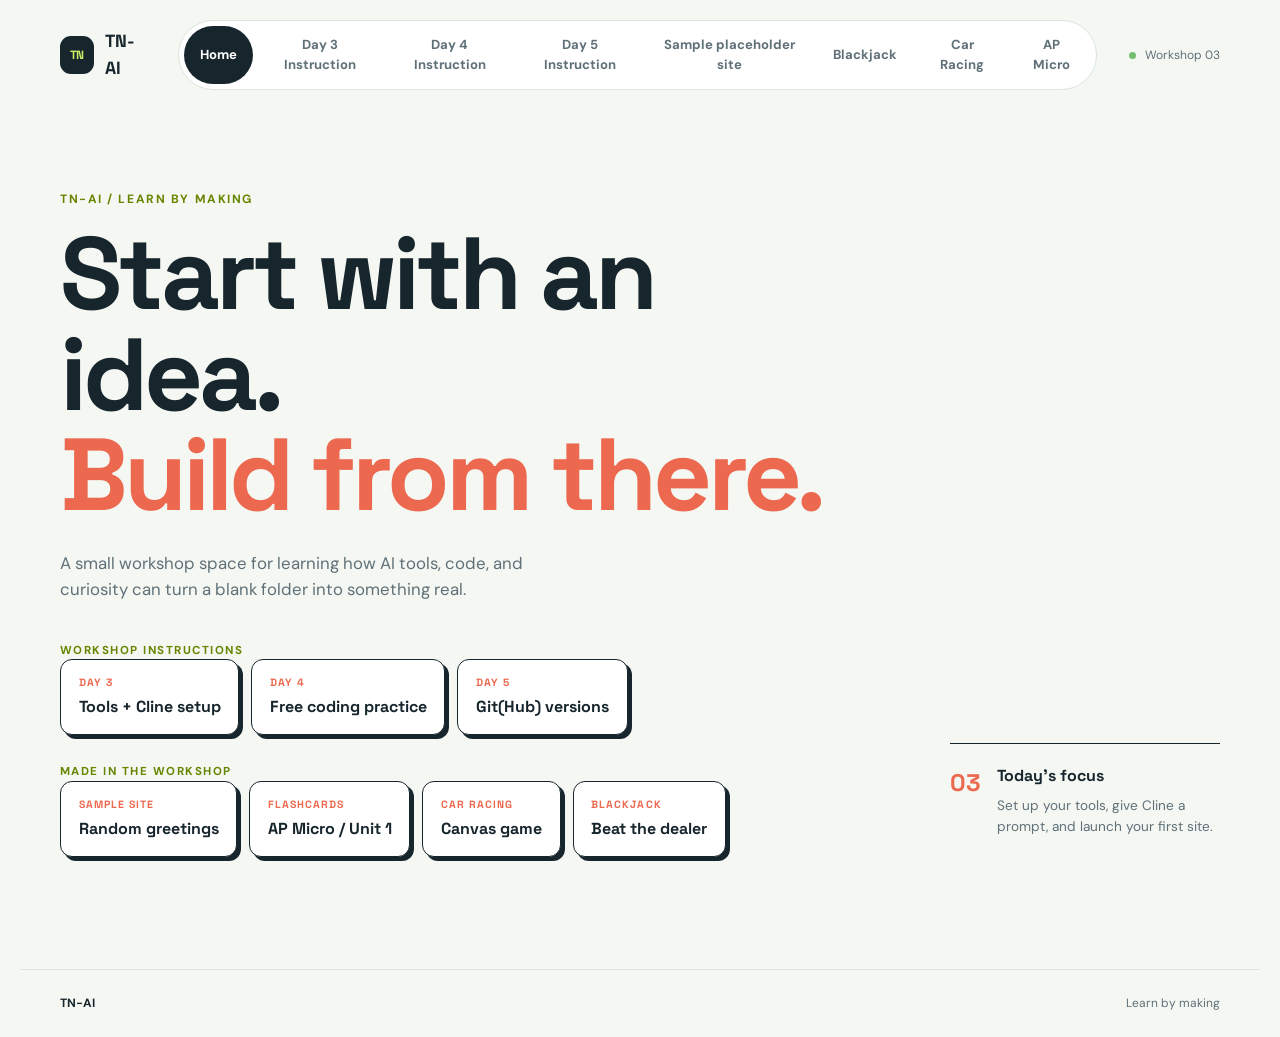
==== commit 91511821: "Added blackjack button, improved colors" ====
--- a/index.html
+++ b/index.html
@@ -47,6 +47,7 @@
                 <button class="home-link" type="button" data-page="sample"><small>Sample site</small>Random greetings</button>
                 <button class="home-link" type="button" data-page="apmicro"><small>Flashcards</small>AP Micro / Unit 1</button>
                 <button class="home-link" type="button" data-page="carracing"><small>Car Racing</small>Canvas game</button>
+                <button class="home-link" type="button" data-page="blackjack"><small>Blackjack</small>Beat the dealer</button>
               </div>
             </div>
           </div>
--- a/style.css
+++ b/style.css
@@ -23,7 +23,7 @@
 main { max-width: 1240px; margin: auto; padding: 5rem 2.5rem 7rem; }.page-panel { display: none; animation: enter 0.45s ease both; }.page-panel.active { display: block; }
 .page-intro { max-width: 780px; margin-bottom: 3.5rem; }.kicker { margin: 0 0 1rem; color: #668600; font-size: 0.75rem; font-weight: 700; letter-spacing: 0.13em; text-transform: uppercase; }
 h1, h2 { font-family: 'Space Grotesk', sans-serif; letter-spacing: -0.04em; }h1 { margin: 0; font-size: clamp(3rem, 7vw, 6.7rem); line-height: 0.98; }h1 em, h2 em { color: #ec684f; font-style: normal; }.intro-copy { max-width: 530px; margin: 1.5rem 0 0; color: var(--muted); font-size: 1.05rem; }
-.instruction-grid { display: grid; grid-template-columns: repeat(2, minmax(0, 1fr)); gap: 1rem; }.instruction-card { display: grid; grid-template-columns: 42px minmax(0, 1fr); gap: 1rem; min-height: 142px; padding: 1.35rem; border: 1px solid var(--line); border-radius: 14px; background: var(--card); }.instruction-card:hover { border-color: #a3c2a8; transform: translateY(-2px); transition: transform 0.2s ease, border-color 0.2s ease; }.step-number { display: grid; place-items: center; width: 35px; height: 35px; border-radius: 50%; background: var(--lime); color: var(--ink); font-size: 0.75rem; font-weight: 700; }.instruction-card h2 { margin: 0 0 0.35rem; font-size: 1.2rem; }.instruction-card p { margin: 0; color: var(--muted); font-size: 0.92rem; }code, pre { font-family: 'Courier New', monospace; }code { color: #d4d147; font-size: 0.9em; }figure { margin: 1.1rem 0 0; }figure img { width: 100%; border: 1px solid var(--line); border-radius: 8px; }figcaption { margin-top: 0.4rem; color: var(--muted); font-size: 0.72rem; }.has-media, .prompt-card { grid-column: span 2; }.has-media > div:last-child, .prompt-card > div:last-child { max-width: 760px; }pre { overflow-x: auto; margin: 1rem 0 0; padding: 1rem; border-radius: 8px; background: #20343b; color: #eaf7dc; font-size: 0.82rem; line-height: 1.65; }.closing-card { background: var(--blue); border-color: transparent; }
+.instruction-grid { display: grid; grid-template-columns: repeat(2, minmax(0, 1fr)); gap: 1rem; }.instruction-card { display: grid; grid-template-columns: 42px minmax(0, 1fr); gap: 1rem; min-height: 142px; padding: 1.35rem; border: 1px solid var(--line); border-radius: 14px; background: var(--card); }.instruction-card:hover { border-color: #a3c2a8; transform: translateY(-2px); transition: transform 0.2s ease, border-color 0.2s ease; }.step-number { display: grid; place-items: center; width: 35px; height: 35px; border-radius: 50%; background: var(--lime); color: var(--ink); font-size: 0.75rem; font-weight: 700; }.instruction-card h2 { margin: 0 0 0.35rem; font-size: 1.2rem; }.instruction-card p { margin: 0; color: var(--muted); font-size: 0.92rem; }code, pre { font-family: 'Courier New', monospace; }code { color: #ff0000; font-size: 0.9em; }figure { margin: 1.1rem 0 0; }figure img { width: 100%; border: 1px solid var(--line); border-radius: 8px; }figcaption { margin-top: 0.4rem; color: var(--muted); font-size: 0.72rem; }.has-media, .prompt-card { grid-column: span 2; }.has-media > div:last-child, .prompt-card > div:last-child { max-width: 760px; }pre { overflow-x: auto; margin: 1rem 0 0; padding: 1rem; border-radius: 8px; background: #20343b; color: #eaf7dc; font-size: 0.82rem; line-height: 1.65; }.closing-card { background: var(--blue); border-color: transparent; }
 /* Home page link buttons */
 .home-links { display: grid; gap: 1.75rem; margin-top: 2.5rem; }
 .home-links-label { margin: 0; color: #668600; font-size: 0.72rem; font-weight: 700; letter-spacing: 0.13em; text-transform: uppercase; }
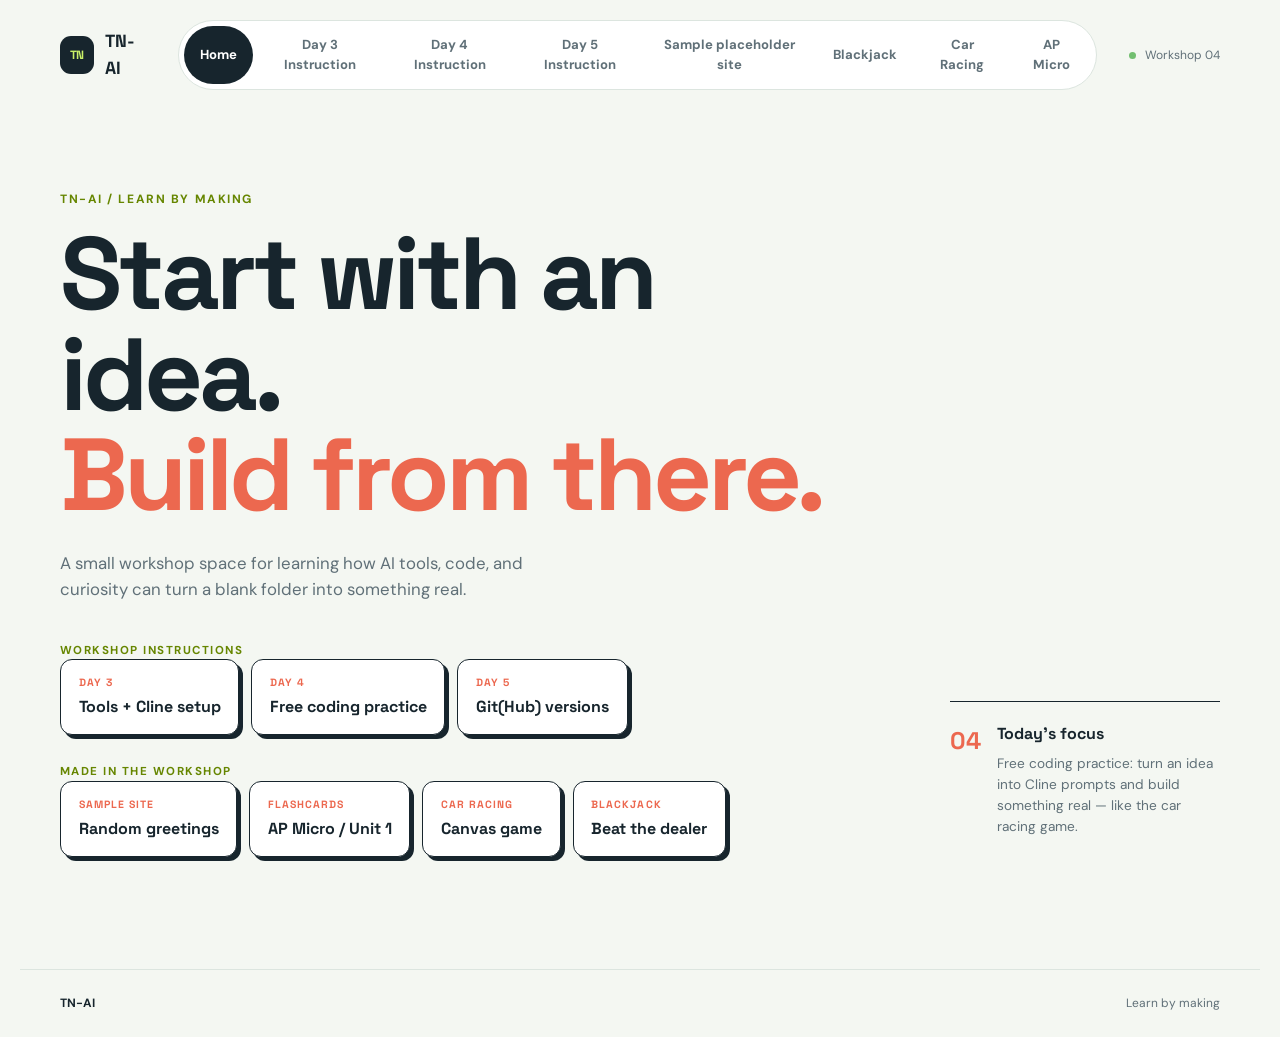
==== commit 926aba5d: "Added better Day 4 Indicator" ====
--- a/index.html
+++ b/index.html
@@ -16,14 +16,14 @@
       <nav class="site-nav" aria-label="Main navigation">
         <button class="nav-link active" type="button" data-page="home" aria-pressed="true">Home</button>
         <button class="nav-link" type="button" data-page="instructions" aria-pressed="false">Day 3 Instruction</button>
-        <button class="nav-link" type="button" data-page="instructions-day4" aria-pressed="false">Day 4 Instruction</button>
+        <button class="nav-link flash-green" type="button" data-page="instructions-day4" aria-pressed="false">Day 4 Instruction</button>
         <button class="nav-link" type="button" data-page="instructions-day5" aria-pressed="false">Day 5 Instruction</button>
         <button class="nav-link" type="button" data-page="sample" aria-pressed="false">Sample placeholder site</button>
         <button class="nav-link" type="button" data-page="blackjack" aria-pressed="false">Blackjack</button>
         <button class="nav-link" type="button" data-page="carracing" aria-pressed="false">Car Racing</button>
         <button class="nav-link" type="button" data-page="apmicro" aria-pressed="false">AP Micro</button>
       </nav>
-      <span class="header-status"><i></i> Workshop 03</span>
+      <span class="header-status"><i></i> Workshop 04</span>
     </header>
 
     <main>
@@ -37,7 +37,7 @@
               <p class="home-links-label">Workshop instructions</p>
               <div class="home-links-row">
                 <button class="home-link" type="button" data-page="instructions"><small>Day 3</small>Tools + Cline setup</button>
-                <button class="home-link" type="button" data-page="instructions-day4"><small>Day 4</small>Free coding practice</button>
+                <button class="home-link flash-green" type="button" data-page="instructions-day4"><small>Day 4</small>Free coding practice</button>
                 <button class="home-link" type="button" data-page="instructions-day5"><small>Day 5</small>Git(Hub) versions</button>
               </div>
             </div>
@@ -52,7 +52,7 @@
             </div>
           </div>
         </div>
-        <div class="home-note"><span class="note-index">03</span><div><strong>Today's focus</strong><p>Set up your tools, give Cline a prompt, and launch your first site.</p></div></div>
+        <div class="home-note"><span class="note-index">04</span><div><strong>Today's focus</strong><p>Free coding practice: turn an idea into Cline prompts and build something real — like the car racing game.</p></div></div>
       </section>
 
       <section id="instructions" class="page-panel" aria-labelledby="instructions-title">
--- a/style.css
+++ b/style.css
@@ -108,3 +108,11 @@
 .racing-screen { display: flex; justify-content: center; padding: 1.75rem; background: #1a1a1a; }
 #gameCanvas { display: block; width: min(400px, 100%); height: auto; border: 4px solid #f0f0f0; background: #1a1a1a; }
 @media (max-width: 760px) { .carracing-panel.active { display: flex; flex-direction: column; align-items: stretch; gap: 3rem; } .racing-game { box-shadow: 8px 10px 0 var(--ink); } .racing-screen { padding: 1rem; } }
+/* Day 4 "we are here" flashing buttons */
+@keyframes flash-green {
+  0%, 100% { background: #72bf70; color: var(--ink); }
+  50% { background: var(--card); color: var(--muted); }
+}
+.nav-link.flash-green:not(.active),
+.home-link.flash-green:not(.active) { animation: flash-green 1.2s ease-in-out infinite; }
+@media (prefers-reduced-motion: reduce) { .nav-link.flash-green:not(.active), .home-link.flash-green:not(.active) { animation: none; background: #72bf70; color: var(--ink); } }
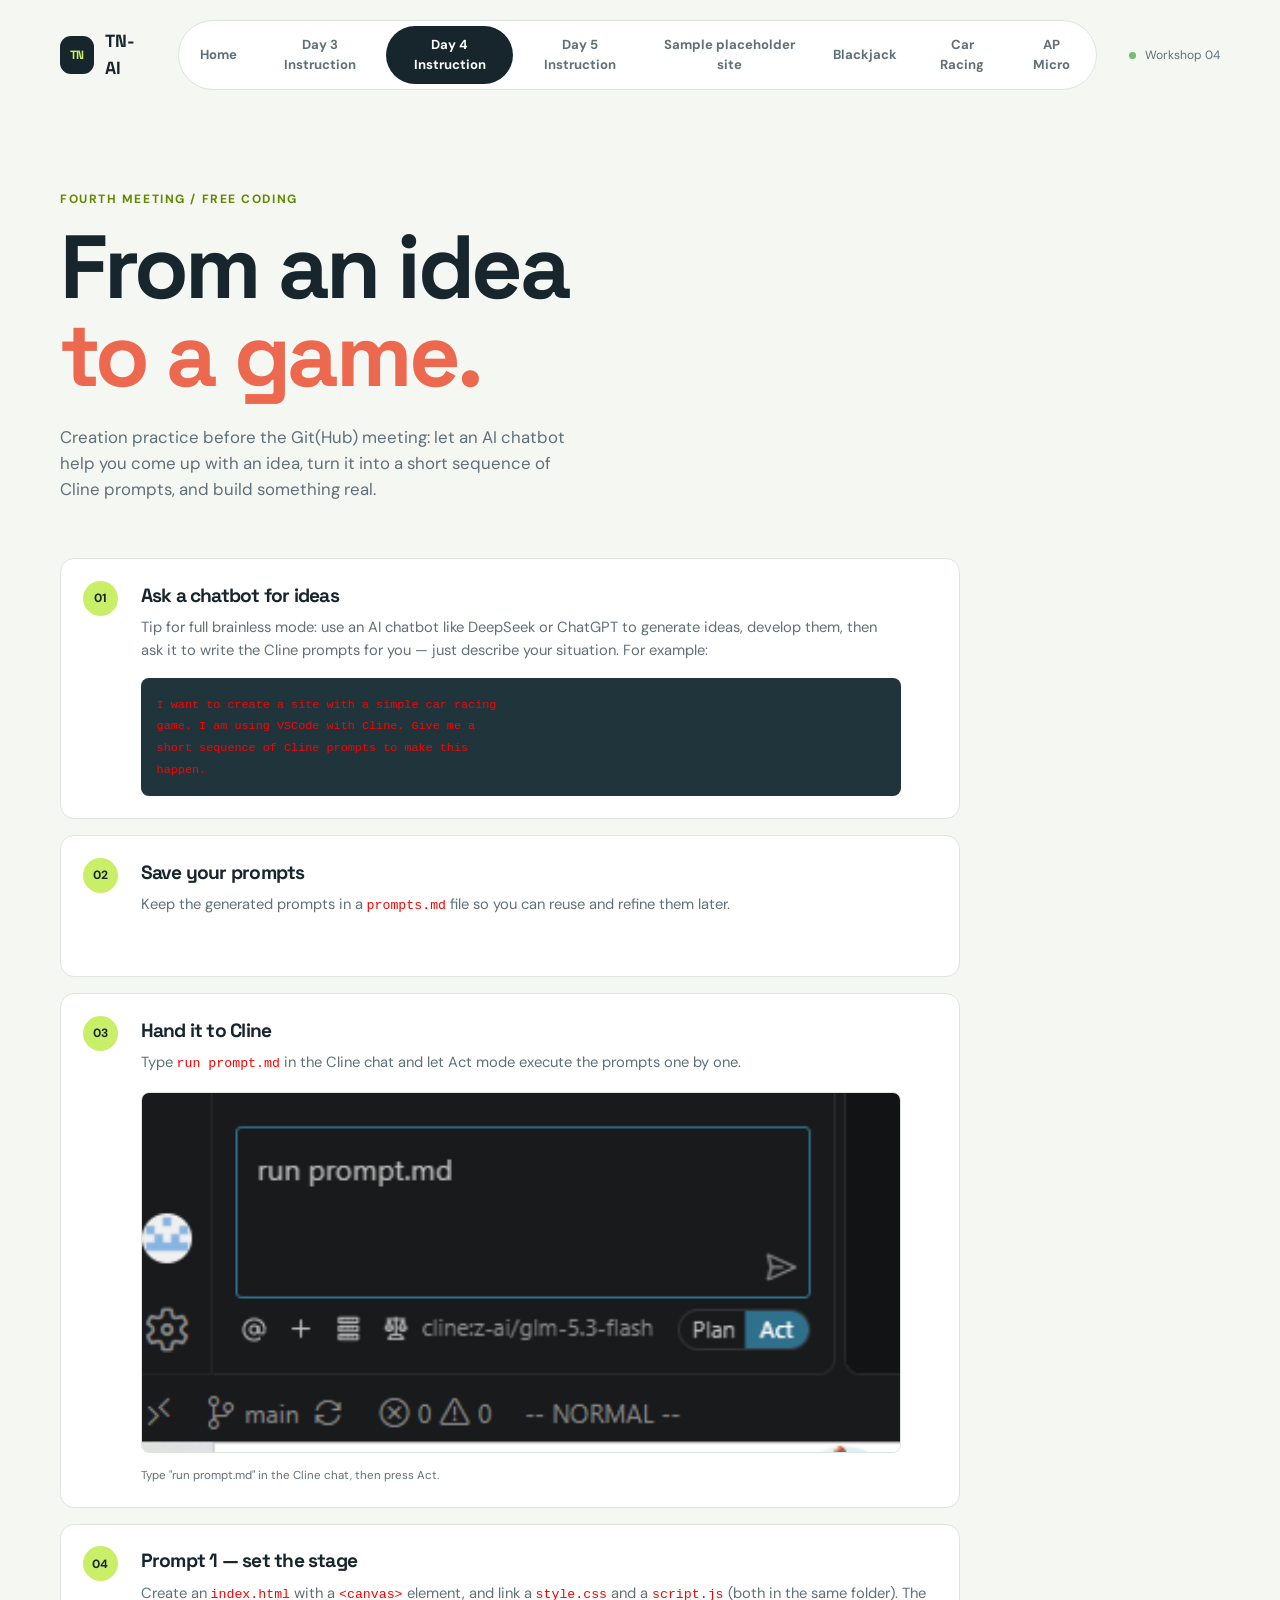
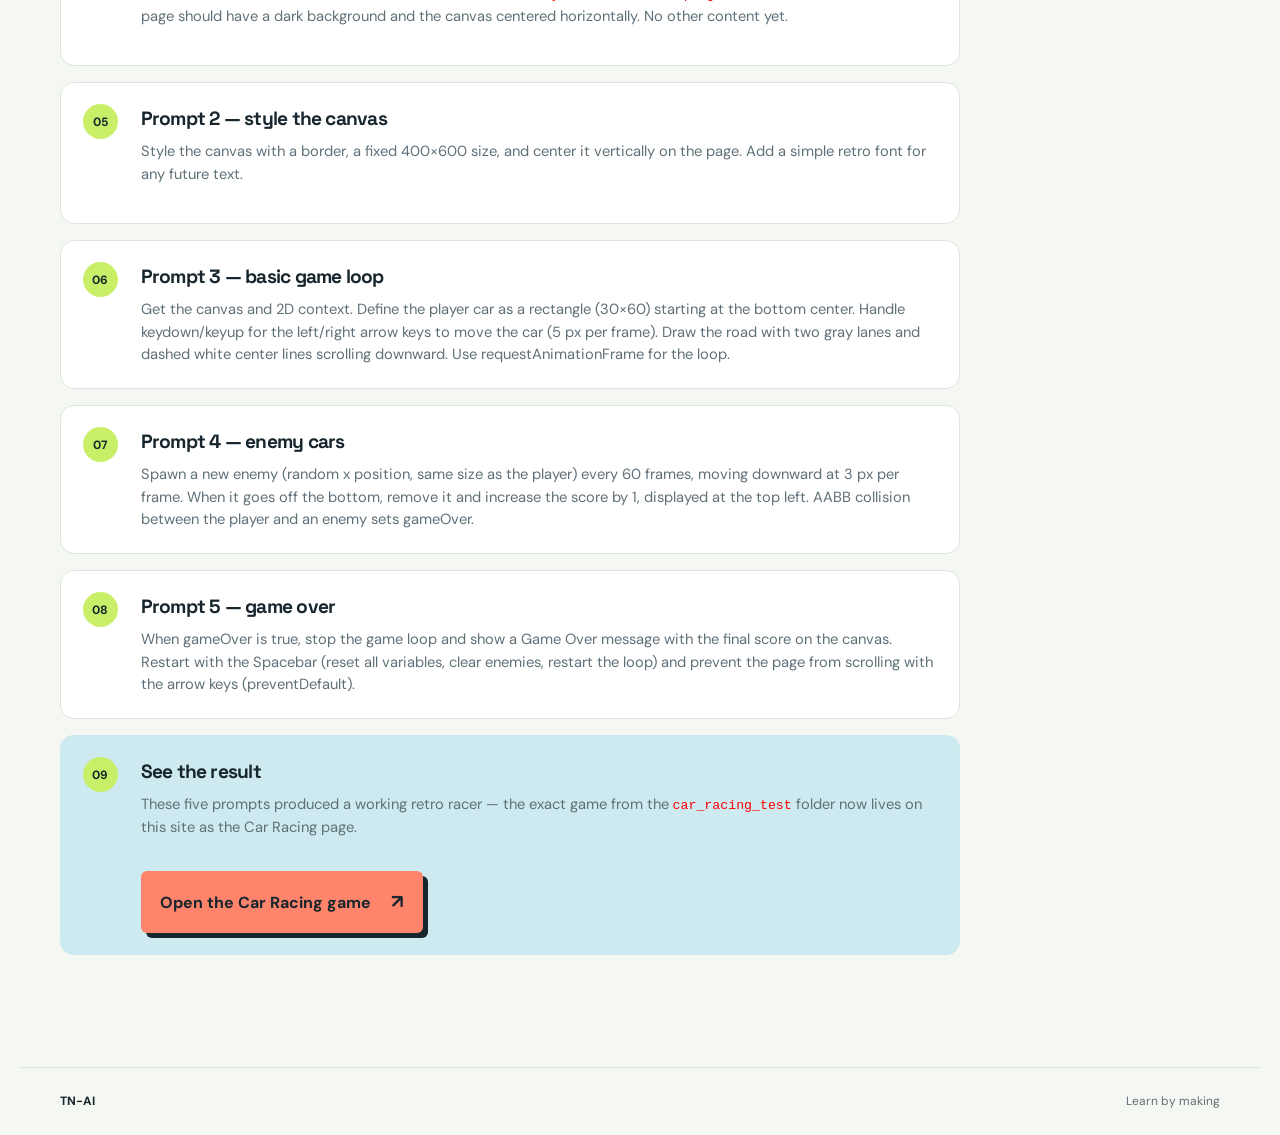
==== commit c8c7040e: "Improved day 4 instruction, made day 4 default page." ====
--- a/index.html
+++ b/index.html
@@ -14,9 +14,9 @@
     <header class="site-header">
       <a class="brand" href="#home" aria-label="TN-AI home"><span class="brand-mark">TN</span><span>TN-AI</span></a>
       <nav class="site-nav" aria-label="Main navigation">
-        <button class="nav-link active" type="button" data-page="home" aria-pressed="true">Home</button>
+        <button class="nav-link" type="button" data-page="home" aria-pressed="false">Home</button>
         <button class="nav-link" type="button" data-page="instructions" aria-pressed="false">Day 3 Instruction</button>
-        <button class="nav-link flash-green" type="button" data-page="instructions-day4" aria-pressed="false">Day 4 Instruction</button>
+        <button class="nav-link flash-green active" type="button" data-page="instructions-day4" aria-pressed="true">Day 4 Instruction</button>
         <button class="nav-link" type="button" data-page="instructions-day5" aria-pressed="false">Day 5 Instruction</button>
         <button class="nav-link" type="button" data-page="sample" aria-pressed="false">Sample placeholder site</button>
         <button class="nav-link" type="button" data-page="blackjack" aria-pressed="false">Blackjack</button>
@@ -27,7 +27,7 @@
     </header>
 
     <main>
-      <section id="home" class="page-panel home-panel active" aria-labelledby="home-title">
+      <section id="home" class="page-panel home-panel" aria-labelledby="home-title">
         <div class="home-copy">
           <p class="kicker">TN-AI / Learn by making</p>
           <h1 id="home-title">Start with an idea.<br /><em>Build from there.</em></h1>
@@ -79,24 +79,25 @@
         </div>
       </section>
 
-      <section id="instructions-day4" class="page-panel" aria-labelledby="instructions-day4-title">
+      <section id="instructions-day4" class="page-panel active" aria-labelledby="instructions-day4-title">
         <div class="page-intro">
           <p class="kicker">Fourth meeting / Free coding</p>
           <h1 id="instructions-day4-title">From an idea<br /><em>to a game.</em></h1>
           <p class="intro-copy">Creation practice before the Git(Hub) meeting: let an AI chatbot help you come up with an idea, turn it into a short sequence of Cline prompts, and build something real.</p>
         </div>
-        <div class="instruction-grid">
+        <div class="instruction-grid instruction-grid-single">
           <article class="instruction-card prompt-card"><div class="step-number">01</div><div><h2>Ask a chatbot for ideas</h2><p>Tip for full brainless mode: use an AI chatbot like DeepSeek or ChatGPT to generate ideas, develop them, then ask it to write the Cline prompts for you — just describe your situation. For example:</p><pre><code>I want to create a site with a simple car racing
 game. I am using VSCode with Cline. Give me a
 short sequence of Cline prompts to make this
 happen.</code></pre></div></article>
           <article class="instruction-card"><div class="step-number">02</div><div><h2>Save your prompts</h2><p>Keep the generated prompts in a <code>prompts.md</code> file so you can reuse and refine them later.</p></div></article>
-          <article class="instruction-card"><div class="step-number">03</div><div><h2>Prompt 1 — set the stage</h2><p>Create an <code>index.html</code> with a <code>&lt;canvas&gt;</code> element, and link a <code>style.css</code> and a <code>script.js</code> (both in the same folder). The page should have a dark background and the canvas centered horizontally. No other content yet.</p></div></article>
-          <article class="instruction-card"><div class="step-number">04</div><div><h2>Prompt 2 — style the canvas</h2><p>Style the canvas with a border, a fixed 400&times;600 size, and center it vertically on the page. Add a simple retro font for any future text.</p></div></article>
-          <article class="instruction-card"><div class="step-number">05</div><div><h2>Prompt 3 — basic game loop</h2><p>Get the canvas and 2D context. Define the player car as a rectangle (30&times;60) starting at the bottom center. Handle keydown/keyup for the left/right arrow keys to move the car (5 px per frame). Draw the road with two gray lanes and dashed white center lines scrolling downward. Use requestAnimationFrame for the loop.</p></div></article>
-          <article class="instruction-card"><div class="step-number">06</div><div><h2>Prompt 4 — enemy cars</h2><p>Spawn a new enemy (random x position, same size as the player) every 60 frames, moving downward at 3 px per frame. When it goes off the bottom, remove it and increase the score by 1, displayed at the top left. AABB collision between the player and an enemy sets gameOver.</p></div></article>
-          <article class="instruction-card"><div class="step-number">07</div><div><h2>Prompt 5 — game over</h2><p>When gameOver is true, stop the game loop and show a Game Over message with the final score on the canvas. Restart with the Spacebar (reset all variables, clear enemies, restart the loop) and prevent the page from scrolling with the arrow keys (preventDefault).</p></div></article>
-          <article class="instruction-card closing-card"><div class="step-number">08</div><div><h2>See the result</h2><p>These five prompts produced a working retro racer — the exact game from the <code>car_racing_test</code> folder now lives on this site as the Car Racing page.</p><button class="primary-button example-button" type="button" data-page="carracing">Open the Car Racing game <span aria-hidden="true">&#8599;</span></button></div></article>
+          <article class="instruction-card has-media"><div class="step-number">03</div><div><h2>Hand it to Cline</h2><p>Type <code>run prompt.md</code> in the Cline chat and let Act mode execute the prompts one by one.</p><figure><img src="instruction-4/image.png" alt="Cline chat input in VS Code with 'run prompt.md' typed in" loading="lazy" /><figcaption>Type "run prompt.md" in the Cline chat, then press Act.</figcaption></figure></div></article>
+          <article class="instruction-card"><div class="step-number">04</div><div><h2>Prompt 1 — set the stage</h2><p>Create an <code>index.html</code> with a <code>&lt;canvas&gt;</code> element, and link a <code>style.css</code> and a <code>script.js</code> (both in the same folder). The page should have a dark background and the canvas centered horizontally. No other content yet.</p></div></article>
+          <article class="instruction-card"><div class="step-number">05</div><div><h2>Prompt 2 — style the canvas</h2><p>Style the canvas with a border, a fixed 400&times;600 size, and center it vertically on the page. Add a simple retro font for any future text.</p></div></article>
+          <article class="instruction-card"><div class="step-number">06</div><div><h2>Prompt 3 — basic game loop</h2><p>Get the canvas and 2D context. Define the player car as a rectangle (30&times;60) starting at the bottom center. Handle keydown/keyup for the left/right arrow keys to move the car (5 px per frame). Draw the road with two gray lanes and dashed white center lines scrolling downward. Use requestAnimationFrame for the loop.</p></div></article>
+          <article class="instruction-card"><div class="step-number">07</div><div><h2>Prompt 4 — enemy cars</h2><p>Spawn a new enemy (random x position, same size as the player) every 60 frames, moving downward at 3 px per frame. When it goes off the bottom, remove it and increase the score by 1, displayed at the top left. AABB collision between the player and an enemy sets gameOver.</p></div></article>
+          <article class="instruction-card"><div class="step-number">08</div><div><h2>Prompt 5 — game over</h2><p>When gameOver is true, stop the game loop and show a Game Over message with the final score on the canvas. Restart with the Spacebar (reset all variables, clear enemies, restart the loop) and prevent the page from scrolling with the arrow keys (preventDefault).</p></div></article>
+          <article class="instruction-card closing-card"><div class="step-number">09</div><div><h2>See the result</h2><p>These five prompts produced a working retro racer — the exact game from the <code>car_racing_test</code> folder now lives on this site as the Car Racing page.</p><button class="primary-button example-button" type="button" data-page="carracing">Open the Car Racing game <span aria-hidden="true">&#8599;</span></button></div></article>
         </div>
       </section>
 
--- a/style.css
+++ b/style.css
@@ -116,3 +116,6 @@
 .nav-link.flash-green:not(.active),
 .home-link.flash-green:not(.active) { animation: flash-green 1.2s ease-in-out infinite; }
 @media (prefers-reduced-motion: reduce) { .nav-link.flash-green:not(.active), .home-link.flash-green:not(.active) { animation: none; background: #72bf70; color: var(--ink); } }
+/* Day 4: parts stacked top to bottom */
+.instruction-grid-single { grid-template-columns: 1fr; max-width: 900px; }
+.instruction-grid-single .has-media, .instruction-grid-single .prompt-card { grid-column: auto; }
